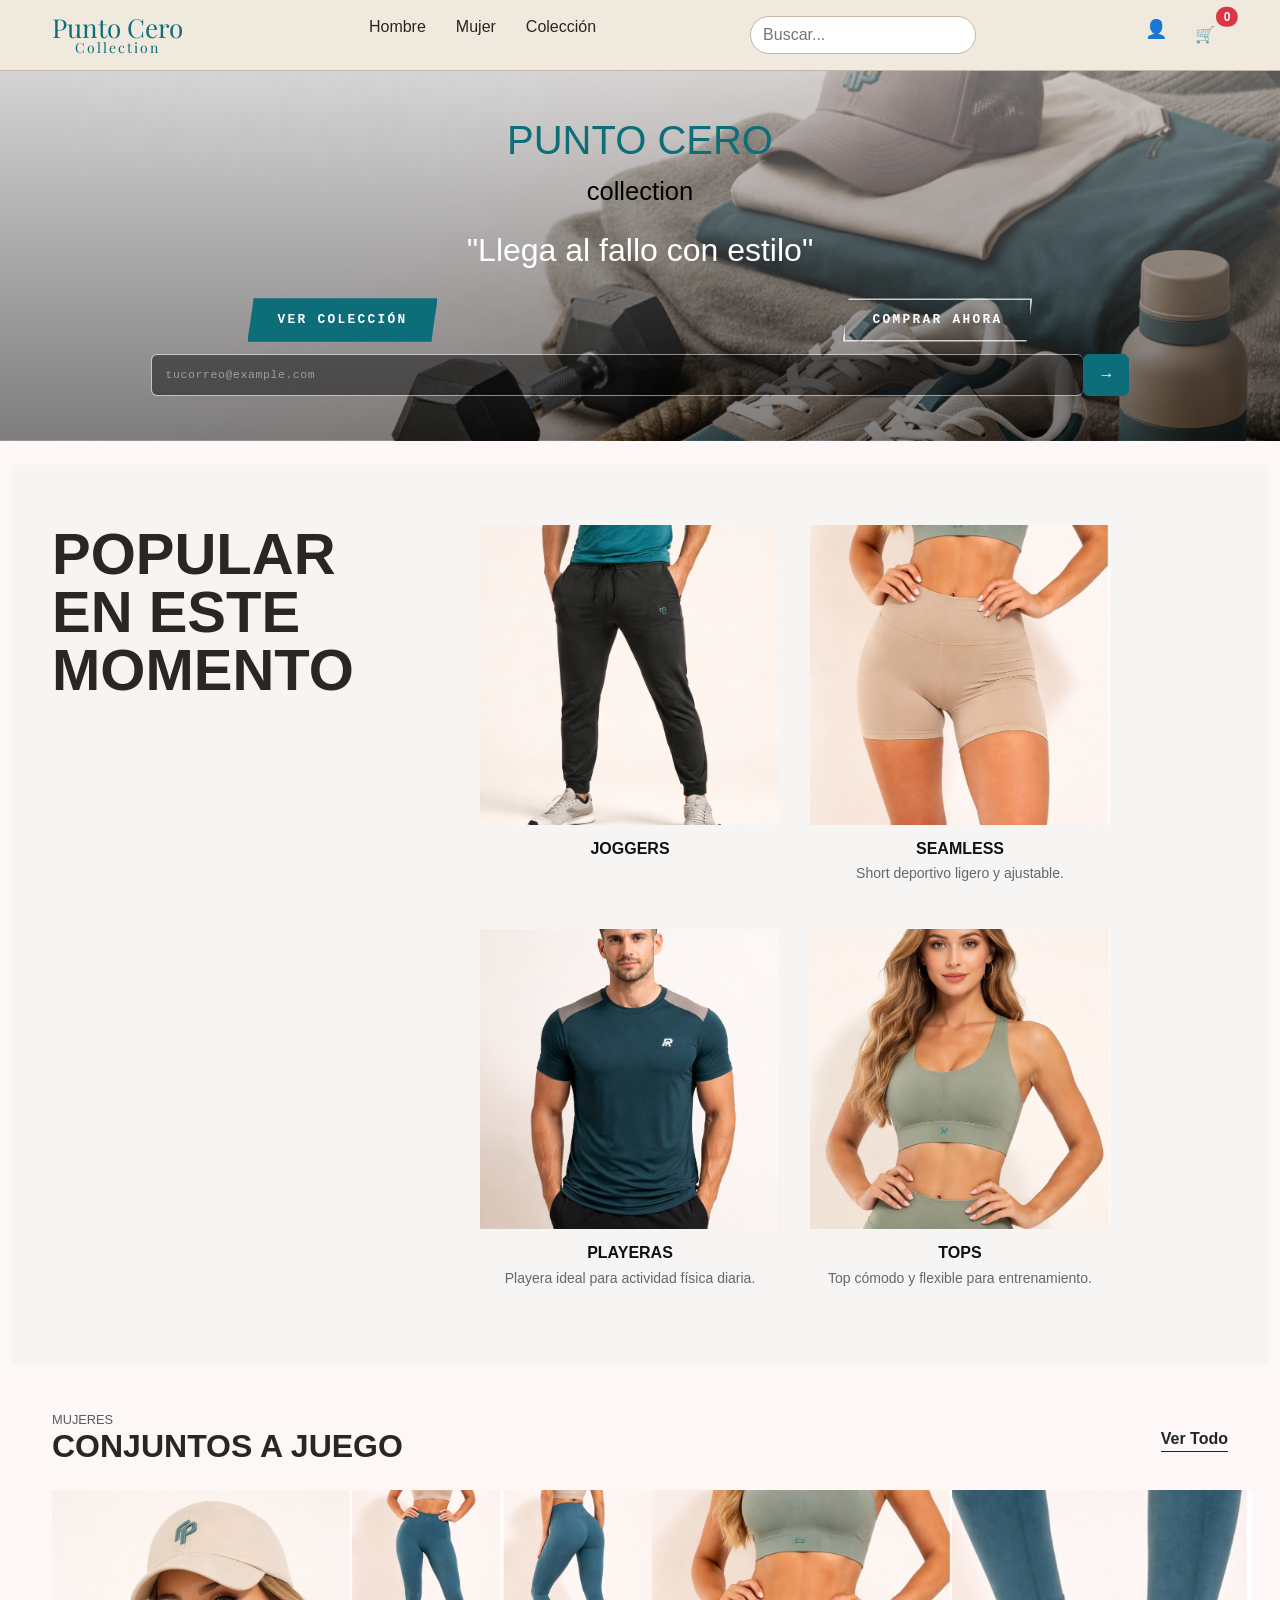
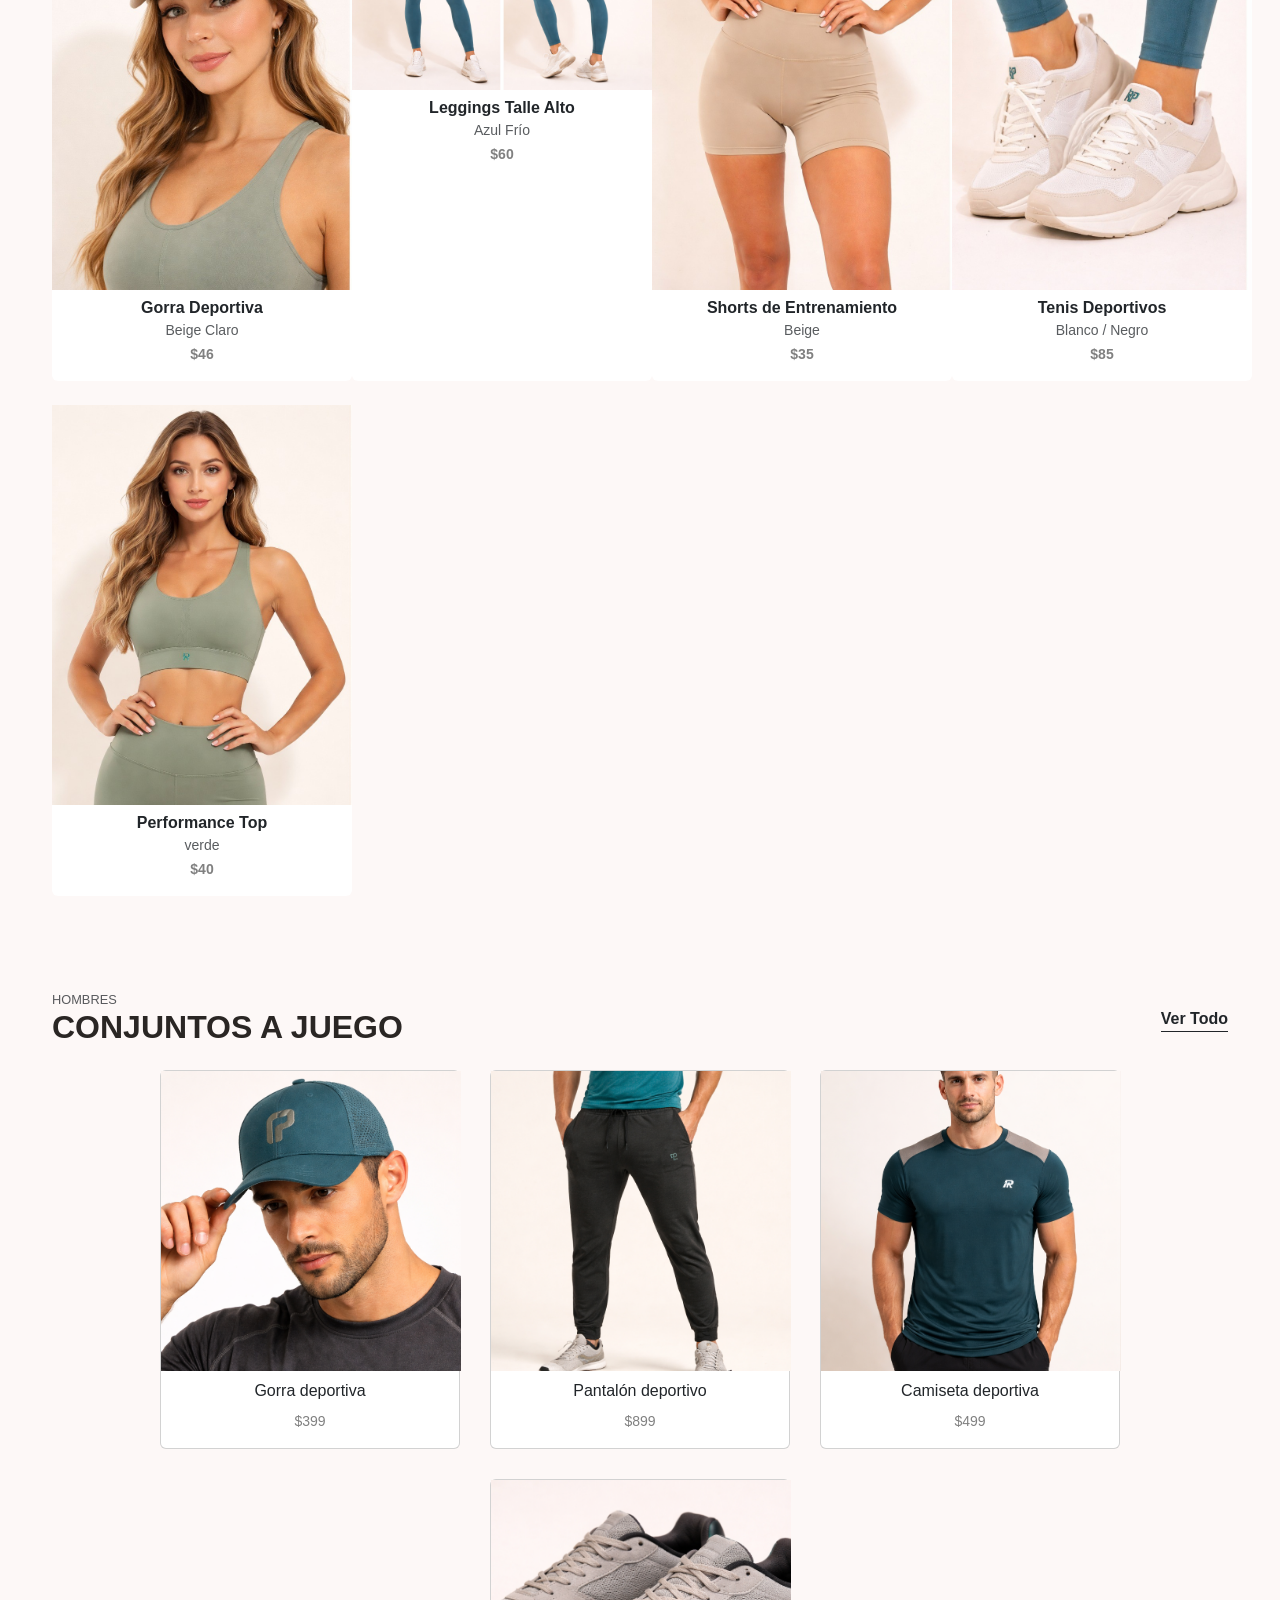
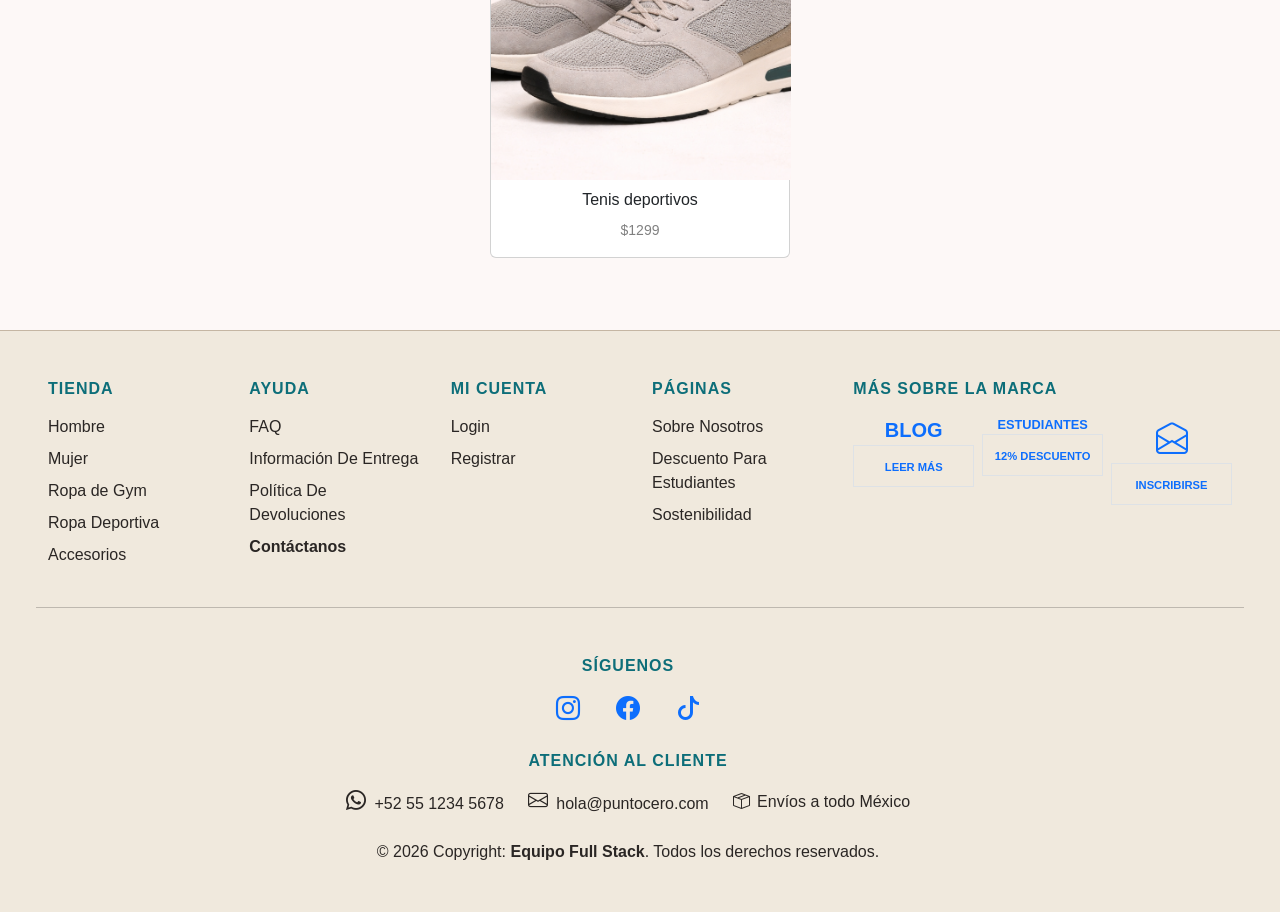
==== Landing-page/index.html @ c3dbcd19 "se hizo el readme y se cambio main.html a index.html" ====
<!DOCTYPE html>
<html lang="es">

<head>
  <link href="https://fonts.googleapis.com/css2?family=Cinzel:wght@400;700&display=swap" rel="stylesheet">
  <link href="https://cdn.jsdelivr.net/npm/bootstrap@5.3.0/dist/css/bootstrap.min.css" rel="stylesheet">
  <link rel="stylesheet" href="https://cdn.jsdelivr.net/npm/bootstrap-icons@1.10.5/font/bootstrap-icons.css">
  <meta charset="UTF-8">
  <meta name="viewport" content="width=device-width, initial-scale=1.0">
  <title>Punto Cero Collection</title>

  <!-- Google Fonts -->
   
  <link href="https://fonts.googleapis.com/css2?family=Playfair+Display:wght@500;700&display=swap" rel="stylesheet">

  <!-- CSS -->
  <link rel="stylesheet" href="styles.css">
  <style>
    .popover-ancho {
      --bs-popover-max-width: 60%;
    }

    .popover {
      max-width: none !important;
      width: 60% !important;
    }

    .product-card {
      border: none;
    }

    .carousel-item img {
      object-fit: cover;
      aspect-ratio: 3 / 4;
      background-color: #f8f9fa;
    }

    /* Las flechas solo aparecen al pasar el mouse sobre la tarjeta */
    .carousel-control-prev,
    .carousel-control-next {
      opacity: 0;
      transition: opacity 0.3s;
    }

    .card:hover .carousel-control-prev,
    .card:hover .carousel-control-next {
      opacity: 0.8;
    }
  </style>
</head>

<body class="d-flex flex-column min-vh-100">


  <header>

    <nav class="navbar">
      <div class="container">

        <!-- LOGO -->
        <div class="logo">
          <span class="logo-main">Punto Cero</span>
          <span class="logo-sub">Collection</span>
        </div>

        <!-- MENÚ -->
        <ul class="menu">
          <li><a href="#">Hombre</a></li>
          <li><a href="#">Mujer</a></li>
          <li><a href="#">Colección</a></li>
        </ul>

        <!-- BUSCADOR -->
        <input type="text" placeholder="Buscar..." class="search">

        <!-- ICONOS -->
        <div class="icons">
          <span class="user-icon">👤</span>


          <button type="button" id="carro" data-bs-placement="bottom" class="btn  position-relative"
            style="background-color: #F0E9DD;" data-bs-toggle="popover" data-bs-title="Popover title"
            data-bs-content="And here’s some amazing content. It’s very engaging. Right?">

            <span class="carrito-btn">🛒</span>


            <span id="cart-cuantity"
              class="position-absolute top-0 start-100 translate-middle badge rounded-pill bg-danger">

            </span>

          </button>

        </div>

      </div>
    </nav>

  </header>

<div class="hero-image">

  <div>
    <div class="hero-head col-5s">
      <h1>PUNTO CERO</h1>
    </div>
    <div class="hero-text">
      <p>collection </p>
    </div>
    <div class="slogan">
      <p>"Llega al fallo con estilo"</p>
    </div>
  </div>


<div class="hero-cta">

  <div class="container-fluid">
    <div class="row">
      <div class="col-12 col-sm-6 p-2 text-center">
<a href="#coleccion" class="btn-atletico btn-principal">Ver colección</a>
      </div>
      <div class="col-12 col-sm-6 p-2 text-center">
  <a href="#tienda" class="btn-atletico btn-secundario">Comprar ahora</a>

      </div>
    </div>
    <div class="row">
<div class="col-12">
  <form class="registro-form d-flex justify-content-center">
    <input type="email" id="emailInput" placeholder="tucorreo@example.com" class="form-control">
    <button type="submit" class="btn btn-primary">→</button>
  </form>
</div>
    </div>
  </div>
  

</div>




</div>






  <main class="container-fluid flex-grow-1 my-4" style="flex-direction: column; display: flex;">

<!-- TRENDING -->
<section class="trending">
  <div class="trending-layout">

    <div class="trending-texto">
      <h2 class="titulo">POPULAR EN ESTE MOMENTO</h2>
    </div>

    <div class="contenedor-productos">

      <div class="producto-card">
        <div class="producto-img">
          <img src="Pictures/Hombres/Pantalon_1.png" style="object-fit: cover;"  class="img1" alt="Joggers vista delantera">
          <img src="Pictures/Hombres/Pantalon_2.png" style="object-fit: cover;"  class="img2" alt="Joggers vista trasera">

          <div class="overlay">
            <p>Tallas</p>
            <div class="tallas">
              <button>S</button>
              <button>M</button>
              <button>L</button>
              <button>XL</button>
            </div>
          </div>
        </div>

        <h4></h4> <!--Jogger-->
        <p></p>
      </div>

      <div class="producto-card">
        <div class="producto-img">
          <img src="Pictures/Mujeres/Short_1.jpeg" style="object-fit: cover;"  class="img1" alt="Seamless vista delantera">
          <img src="Pictures/Mujeres/Short_2.jpeg" style="object-fit: cover;"  class="img2" alt="Seamless vista trasera">

          <div class="overlay">
            <p>Tallas</p>
            <div class="tallas">
              <button>XS</button>
              <button>S</button>
              <button>M</button>
              <button>L</button>
            </div>
          </div>
        </div>

        <h4></h4> <!--SEAMLESS-->
        <p>Short deportivo ligero y ajustable.</p>
      </div>

      <div class="producto-card">
        <div class="producto-img">
          <img src="Pictures/Hombres/Playera_1.png" style="object-fit: cover;"  class="img1" alt="Playera vista delantera">
          <img src="Pictures/Hombres/Playera_2.png"  style="object-fit: cover;"  class="img2" alt="Playera vista trasera">

          <div class="overlay">
            <p>Tallas</p>
            <div class="tallas">
              <button>S</button>
              <button>M</button>
              <button>L</button>
              <button>XL</button>
            </div>
          </div>
        </div>

        <h4></h4> <!--PLAYERAS-->
        <p>Playera ideal para actividad física diaria.</p>
      </div>

      <div class="producto-card">
        <div class="producto-img">
          <img src="Pictures/Mujeres/Top_1.jpeg" style="object-fit: cover;"  class="img1" alt="Top vista delantera">
          <img src="Pictures/Mujeres/Top_2.jpeg" style="object-fit: cover;"  class="img2" alt="Top vista trasera">

          <div class="overlay">
            <p>Tallas</p>
            <div class="tallas">
              <button>XS</button>
              <button>S</button>
              <button>M</button>
              <button>L</button>
            </div>
          </div>
        </div>

        <h4></h4> <!--TOPS-->
        <p>Top cómodo y flexible para entrenamiento.</p>
      </div>

    </div>
  </div>
</section>


<!--MUJERES-->
    <div class="container my-5"  style="flex-direction: column; display: flex; justify-content: start;">
      <div class="d-flex justify-content-between align-items-center mb-4 " style="width: 100%;">
        <div>
          <h6 class="text-uppercase mb-0 text-muted" style="font-size: 0.8rem;">Mujeres</h6>
          <h2 class="fw-bold m-0">CONJUNTOS A JUEGO</h2>
        </div>
        <a href="#" class="text-dark fw-bold text-decoration-none border-bottom border-dark">Ver Todo</a>
      </div>

      <div class="row row-cols-2 row-cols-md-4 g-4">

        <div class="col">
          <div class="card h-100 product-card position-relative">
            <div id="cr1" class="carousel slide" data-bs-interval="false">
              <div class="carousel-inner">
                <div class="carousel-item active"><img src="./Pictures/Mujeres/Gorra_1.jpeg" class="d-block w-100">
                </div>
                <div class="carousel-item"><img src="./Pictures/Mujeres/Gorra_2.jpeg" class="d-block w-100"></div>
                <div class="carousel-item"><img src="./Pictures/Mujeres/Gorra.jpeg" class="d-block w-100"></div>
              </div>
              <button class="carousel-control-prev" type="button" data-bs-target="#cr1" data-bs-slide="prev"><span
                  class="carousel-control-prev-icon"></span></button>
              <button class="carousel-control-next" type="button" data-bs-target="#cr1" data-bs-slide="next"><span
                  class="carousel-control-next-icon"></span></button>
            </div>
            <div class="card-body px-0 pt-2">
              <h6 class="fw-bold mb-0">Gorra Deportiva</h6>
              <p class="small text-muted mb-0">Beige Claro</p>
              <p class="fw-bold mb-0">$46</p>
            </div>
          </div>
        </div>

        <div class="col">
          <div class="card h-100 product-card">
            <img src="./Pictures/Mujeres/Pantalon.jpeg" class="card-img-top">
            <div class="card-body px-0 pt-2">
              <h6 class="fw-bold mb-0">Leggings Talle Alto</h6>
              <p class="small text-muted mb-0">Azul Frío</p>
              <p class="fw-bold mb-0">$60</p>
            </div>
          </div>
        </div>

        <div class="col">
          <div class="card h-100 product-card position-relative">
            <div id="cr3" class="carousel slide" data-bs-interval="false">
              <div class="carousel-inner">
                <div class="carousel-item active"><img src="./Pictures/Mujeres/Short_1.jpeg" class="d-block w-100">
                </div>
                <div class="carousel-item"><img src="./Pictures/Mujeres/Short_2.jpeg" class="d-block w-100"></div>
                <div class="carousel-item"><img src="./Pictures/Mujeres/Short.jpeg" class="d-block w-100"></div>
              </div>
              <button class="carousel-control-prev" type="button" data-bs-target="#cr3" data-bs-slide="prev"><span
                  class="carousel-control-prev-icon"></span></button>
              <button class="carousel-control-next" type="button" data-bs-target="#cr3" data-bs-slide="next"><span
                  class="carousel-control-next-icon"></span></button>
            </div>
            <div class="card-body px-0 pt-2">
              <h6 class="fw-bold mb-0">Shorts de Entrenamiento</h6>
              <p class="small text-muted mb-0">Beige
              <p class="fw-bold mb-0">$35</p>
            </div>
          </div>
        </div>

        <div class="col">
          <div class="card h-100 product-card position-relative">
            <div id="cr4" class="carousel slide" data-bs-interval="false">
              <div class="carousel-inner">
                <div class="carousel-item active"><img src="./Pictures/Mujeres/Tennis_1.jpeg" class="d-block w-100">
                </div>
                <div class="carousel-item"><img src="./Pictures/Mujeres/Tennis_2.jpeg" class="d-block w-100"></div>
                <div class="carousel-item"><img src="./Pictures/Mujeres/Tennis.jpeg" class="d-block w-100"></div>
              </div>
              <button class="carousel-control-prev" type="button" data-bs-target="#cr4" data-bs-slide="prev"><span
                  class="carousel-control-prev-icon"></span></button>
              <button class="carousel-control-next" type="button" data-bs-target="#cr4" data-bs-slide="next"><span
                  class="carousel-control-next-icon"></span></button>
            </div>
            <div class="card-body px-0 pt-2">
              <h6 class="fw-bold mb-0">Tenis Deportivos</h6>
              <p class="small text-muted mb-0">Blanco / Negro</p>
              <p class="fw-bold mb-0">$85</p>
            </div>
          </div>
        </div>

        <div class="col">
          <div class="card h-100 product-card position-relative">
            <div id="cr5" class="carousel slide" data-bs-interval="false">
              <div class="carousel-inner">
                <div class="carousel-item active"><img src="./Pictures/Mujeres/Top_1.jpeg" class="d-block w-100"></div>
                <div class="carousel-item"><img src="./Pictures/Mujeres/Top_2.jpeg" class="d-block w-100"></div>
                <div class="carousel-item"><img src="./Pictures/Mujeres/Top.jpeg" class="d-block w-100"></div>
              </div>
              <button class="carousel-control-prev" type="button" data-bs-target="#cr5" data-bs-slide="prev"><span
                  class="carousel-control-prev-icon"></span></button>
              <button class="carousel-control-next" type="button" data-bs-target="#cr5" data-bs-slide="next"><span
                  class="carousel-control-next-icon"></span></button>
            </div>
            <div class="card-body px-0 pt-2">
              <h6 class="fw-bold mb-0">Performance Top</h6>
              <p class="small text-muted mb-0">verde</p>
              <p class="fw-bold mb-0">$40</p>
            </div>
          </div>
        </div>

      </div>
    </div>



    <section class="container my-5" style="flex-direction: column; display: flex; justify-content: start;">
      <div class="d-flex justify-content-between align-items-center mb-4 " style="width: 100%;">
        <div>
          <h6 class="text-uppercase mb-0 text-muted" style="font-size: 0.8rem;">Hombres</h6>
          <h2 class="fw-bold m-0">CONJUNTOS A JUEGO</h2>
        </div>
        <a href="#" class="text-dark fw-bold text-decoration-none border-bottom border-dark">Ver Todo</a>
      </div>

<!--HOMBRES-->
<div class="contenedor-productos">



        <div class="card">

          <div class="producto-img">

            <img src="Pictures/Hombres/Gorra_1.png" style="object-fit: cover;" class="img1" alt="Gorra">
            <img src="Pictures/Hombres/Gorra_2.png" style="object-fit: cover;" class="img2" alt="Gorra vista 2">

            <div class="overlay">

              <p>Color</p>

              <div class="colores">
                <button>Negro</button>
                <button>Cian</button>
              </div>

            </div>

          </div>

          <h3>Gorra deportiva</h3>
          <p>$399</p>

        </div>



        <div class="card">

          <div class="producto-img">

            <img src="Pictures/Hombres/Pantalon_1.png" style="object-fit: cover;" class="img1" alt="Pantalon">
            <img src="Pictures/Hombres/Pantalon_2.png" style="object-fit: cover;" class="img2" alt="Pantalon vista 2">

            <div class="overlay">

              <p>Tallas</p>

              <div class="tallas">
                <button>S</button>
                <button>M</button>
                <button>L</button>
                <button>XL</button>
              </div>

            </div>

          </div>

          <h3>Pantalón deportivo</h3>
          <p>$899</p>

        </div>




        <div class="card">

          <div class="producto-img">

            <img src="Pictures/Hombres/Playera_1.png" style="object-fit: cover;" class="img1" alt="Playera">
            <img src="Pictures/Hombres/Playera_2.png" style="object-fit: cover;" class="img2" alt="Playera vista 2">

            <div class="overlay">

              <p>Tallas</p>

              <div class="tallas">
                <button>S</button>
                <button>M</button>
                <button>L</button>
                <button>XL</button>
              </div>

            </div>

          </div>

          <h3>Camiseta deportiva</h3>
          <p>$499</p>

        </div>



        <div class="card">

          <div class="producto-img">

            <img src="Pictures/Hombres/Tennis_2.png" style="object-fit: cover;" class="img1" alt="Tenis">

            <div class="overlay">

              <p>Tallas</p>

              <div class="tallas">
                <button>7</button>
                <button>8</button>
                <button>9</button>
                <button>10</button>
                <button>11</button>
                <button>12</button>
              </div>

            </div>

          </div>

          <h3>Tenis deportivos</h3>
          <p>$1299</p>

        </div>


      </div>

    </section>


  </main>

  <footer class="custom-footer pt-5 pb-4 mt-auto">
    <div class="container-fluid px-5">

      <div class="row text-start mb-4">

        <div class="col-md-2 mb-4">
          <h6 class="footer-title mb-3">Tienda</h6>
          <ul class="list-unstyled">
            <li class="mb-2"><a href="#" class="footer-link">Hombre</a></li>
            <li class="mb-2"><a href="#" class="footer-link">Mujer</a></li>
            <li class="mb-2"><a href="#" class="footer-link">Ropa de Gym</a></li>
            <li class="mb-2"><a href="#" class="footer-link">Ropa Deportiva</a></li>
            <li class="mb-2"><a href="#" class="footer-link">Accesorios</a></li>
          </ul>
        </div>

        <div class="col-md-2 mb-4">
          <h6 class="footer-title mb-3">Ayuda</h6>
          <ul class="list-unstyled">
            <li class="mb-2"><a href="#" class="footer-link">FAQ</a></li>
            <li class="mb-2"><a href="#" class="footer-link">Información De Entrega</a></li>
            <li class="mb-2"><a href="#" class="footer-link">Política De Devoluciones</a></li>
            <li class="mb-2"><a href="#" class="footer-link fw-bold">Contáctanos</a></li>
          </ul>
        </div>

        <div class="col-md-2 mb-4">
          <h6 class="footer-title mb-3">Mi Cuenta</h6>
          <ul class="list-unstyled">
            <li class="mb-2"><a href="#" class="footer-link">Login</a></li>
            <li class="mb-2"><a href="#" class="footer-link">Registrar</a></li>
          </ul>
        </div>

        <div class="col-md-2 mb-4">
          <h6 class="footer-title mb-3">Páginas</h6>
          <ul class="list-unstyled">
            <li class="mb-2"><a href="#" class="footer-link">Sobre Nosotros</a></li>
            <li class="mb-2"><a href="#" class="footer-link">Descuento Para Estudiantes</a></li>
            <li class="mb-2"><a href="#" class="footer-link">Sostenibilidad</a></li>
          </ul>
        </div>

        <div class="col-md-4 mb-4">
          <h6 class="footer-title mb-3">Más sobre la marca</h6>
          <div class="row g-2">
            <div class="col-4">
              <a href="#" class="text-decoration-none">
                <div class="brand-box-dark d-flex align-items-center justify-content-center">
                  <span class="fw-bold fs-5 text-uppercase">Blog</span>
                </div>
                <div class="brand-box-light text-center py-2 border">
                  <small class="fw-bold" style="font-size: 0.7rem;">LEER MÁS</small>
                </div>
              </a>
            </div>
            <div class="col-4">
              <a href="#" class="text-decoration-none">
                <div class="brand-box-dark d-flex align-items-center justify-content-center flex-column">
                  <span class="fw-bold text-uppercase" style="font-size: 0.8rem;">Estudiantes</span>
                </div>
                <div class="brand-box-light text-center py-2 border">
                  <small class="fw-bold" style="font-size: 0.7rem;">12% DESCUENTO</small>
                </div>
              </a>
            </div>
            <div class="col-4">
              <a href="#" class="text-decoration-none">
                <div class="brand-box-dark d-flex align-items-center justify-content-center">
                  <i class="bi bi-envelope-open fs-2"></i>
                </div>
                <div class="brand-box-light text-center py-2 border px-1 text-truncate">
                  <small class="fw-bold" style="font-size: 0.7rem;">INSCRIBIRSE</small>
                </div>
              </a>
            </div>
          </div>


        </div>

        <hr class="mb-4">

        <div class="row text-center mt-4">

          <div class="col-12 mb-4">
            <h6 class="footer-title mb-3">Síguenos</h6>
            <a href="#" class="mx-3 fs-4 social-icon"><i class="bi bi-instagram"></i></a>
            <a href="#" class="mx-3 fs-4 social-icon"><i class="bi bi-facebook"></i></a>
            <a href="#" class="mx-3 fs-4 social-icon"><i class="bi bi-tiktok"></i></a>
          </div>

          <div class="col-12 mb-4">
            <h6 class="footer-title mb-3">Atención al Cliente</h6>
            <div class="d-flex justify-content-center flex-wrap gap-4">
              <span>
                <i class="bi bi-whatsapp me-1 contact-icon fs-5"></i>
                <a href="https://wa.me/525512345678" target="_blank" class="footer-link align-middle">+52 55 1234
                  5678</a>
              </span>
              <span>
                <i class="bi bi-envelope me-1 contact-icon fs-5"></i>
                <a href="mailto:hola@puntocero.com" class="footer-link align-middle">hola@puntocero.com</a>
              </span>
              <span class="copyright-text align-middle mt-1">
                <i class="bi bi-box-seam me-1"></i> Envíos a todo México
              </span>
            </div>
          </div>

          <div class="col-12">
            <p class="copyright-text mb-0">
              © 2026 Copyright: <strong>Equipo Full Stack</strong>. Todos los derechos reservados.
            </p>
          </div>

        </div>

      </div>
  </footer>

  <script src="https://cdn.jsdelivr.net/npm/bootstrap@5.3.8/dist/js/bootstrap.bundle.min.js"
    integrity="sha384-FKyoEForCGlyvwx9Hj09JcYn3nv7wiPVlz7YYwJrWVcXK/BmnVDxM+D2scQbITxI"
    crossorigin="anonymous"></script>
  <script src="./script.js"> </script>

</body>


<script src="https://cdn.jsdelivr.net/npm/bootstrap@5.3.0/dist/js/bootstrap.bundle.min.js"></script>
<script src="script.js"></script>

</body>

</html>
---- Landing-page/styles.css ----
/* ===== SECCIÓN TRENDING ===== */
.trending {
  width: 100%;
  padding: 60px 40px;
  background: #f7f4f4;
}
/*Contenedor TRENDING*/
* {
    margin: 0;
    padding: 0;
    box-sizing: border-box;
}

/* layout general: título izquierda / productos derecha */
.trending-layout {
  display: flex;
  align-items: flex-start;
  justify-content: space-between;
  gap: 50px;
}
body {
    font-family: Arial, Helvetica, sans-serif;
    background-color: #f5f5f3;
    color: #2a2624;
}

/* bloque del título */
.trending-texto {
  width: 260px;
  flex-shrink: 0;
}

.titulo {
  font-size: 58px;
  font-weight: 800;
  line-height: 1;
  color: #2b2525;
  margin: 0;
  text-align: left;
}

/* fila de productos */
.contenedor-productos {
  display:flex;
justify-content:center;
gap:30px;
flex-wrap:wrap;
}

/* card */
.producto-card {
  width:300px;
  text-align:center;
  cursor:pointer;
}

/* imagen */
.producto-img {
  position:relative;
  width:300px;
  height:300px;
  overflow:hidden;
}

.producto-img img {
  width:100%;
  height:100%;
  object-fit:contain;
  transition:transform 0.3s ease;
}

.img1 {
  position: relative;
  z-index: 1;
  opacity: 1;
}

.img2 {
  position: absolute;
  top: 0;
  left: 0;
  opacity: 0;
}

.producto-img:hover .img1 {
  opacity: 0;
}

.producto-img:hover .img2 {
  opacity: 1;
}

/* ZOOM */
.producto-img:hover img {
  transform: scale(1.05);
}

/* overlay */
.overlay {
  position: absolute;
  left: 0;
  bottom: 0;
  width: 100%;
  padding: 24px 10px 12px;
  background: linear-gradient(to top, rgba(0,0,0,0.82), rgba(0,0,0,0.38), transparent);
  color: #fff;
  opacity: 0;
  transform: translateY(16px);
  transition: opacity 0.3s ease, transform 0.3s ease;
  z-index: 3;
}

.producto-img:hover .overlay {
  opacity: 1;
  transform: translateY(0);
}

.overlay p {
  margin: 0 0 8px;
  font-size: 14px;
  font-weight: 600;
}

/* tallas */
.tallas {
  display: flex;
  justify-content: center;
  gap: 8px;
  flex-wrap: wrap;
}

.tallas button {
  border: none;
  background: #fff;
  color: #111;
  padding: 6px 10px;
  border-radius: 999px;
  font-size: 12px;
  font-weight: 600;
  cursor: pointer;
  transition: 0.25s ease;
}
.item h4 {
    font-size: 1rem;
    font-weight: 900;
    margin-top: 14px;
    margin-bottom: 10px;
    text-transform: uppercase;
}

.tallas button:hover {
  background: #00e5ff;
}

/* texto card */
.producto-card h4 {
  margin: 14px 12px 6px;
  font-size: 16px;
  font-weight: 800;
  color: #111;
}

.producto-card > p {
  margin: 0 14px 16px;
  font-size: 14px;
  line-height: 1.4;
  color: #666;
}

/* responsive */
@media (max-width: 1200px) {
  .trending-layout {
    flex-direction: column;
  }

  .trending-texto {
    width: 100%;
  }

  .titulo {
    text-align: center;
    font-size: 42px;
  }

  .contenedor-productos {
    flex-wrap: wrap;
    justify-content: center;
  }
}
.item p {
    font-size: 0.95rem;
    color: #8a7e73;
    line-height: 1.45;
    max-width: 95%;
}

/* Tamaño de imagenes TRENDING */
.item img {
    width: 100%;
    height: 280px;
    object-fit: cover;
    object-position: top;
}
/* 
.hero-text { 
  position: absolute;
  top: 50%;
  left: 50%;
  transform: translate(-50%, -50%);
  
  color: black;
  text-align: center;
  z-index: 1;
}
*/

body, html {
    height: 100%;
}


/* RESET */
body {
    margin: 0;
    font-family: Arial, sans-serif;
    background-color: #fdf8f7;
}

/* NAVBAR */
.navbar {
    background-color: #f0e9dd;
    border-bottom: 1px solid #c5b6a3;
    padding: 15px 40px;
    box-shadow: 0 2px 8px rgba(0, 0, 0, 0.05);
}

/* CONTENEDOR */
.container {
    display: flex;
    align-items: center;
    justify-content: space-between;
    max-width: 1200px;
    margin: 0 auto;
}

/* LOGO */
.logo {
    display: flex;
    flex-direction: column;
    align-items: center;
    line-height: 1;
}

.logo-main {
    font-family: "Playfair Display", serif;
    font-size: 26px;
    color: #0d6e79;
}

.logo-sub {
    font-family: "Playfair Display", serif;
    font-size: 14px;
    color: #0d6e79;
    letter-spacing: 2px;
}

/* MENU */
.menu {
    list-style: none;
    display: flex;
    gap: 30px;
}

.menu a {
    text-decoration: none;
    color: #2a2624;
    font-weight: 500;
    position: relative;
    transition: 0.3s;
}

/* Hover */
.menu a::after {
    content: "";
    position: absolute;
    width: 0%;
    height: 2px;
    bottom: -5px;
    left: 0;
    background-color: #0d6e79;
    transition: 0.3s;
}

.menu a:hover::after {
    width: 100%;
}

/* BUSCADOR */
.search {
    padding: 6px 12px;
    border-radius: 20px;
    border: 1px solid #c5b6a3;
    outline: none;
    background-color: white;
    margin-right: 15px;
}

/* ICONOS */
.icons {
    display: flex;
    gap: 15px;
    font-size: 18px;
    cursor: pointer;
    color: #2a2624;
}

.icons span {
    transition: 0.3s;
}

.icons span:hover {
    color: #0d6e79;
}

body {
    background-color: #fdf8f7 !important; /* Fondo */
}

.custom-footer {
    background-color: #f0e9dd !important;
    border-top: 1px solid #c5b6a3 !important;
}

/* Títulos columnas */
.custom-footer .footer-title {
    color: #0d6e79 !important;
    text-transform: uppercase;
    font-weight: bold;
    letter-spacing: 1px;
}

/* Enlaces normales */
.custom-footer a.footer-link {
    color: #2a2624 !important;
    text-decoration: none !important;
    transition:
        color 0.3s ease,
        padding-left 0.3s ease;
}

/* Enlaces hover*/
.custom-footer a.footer-link:hover {
    color: #0d6e79 !important;
    padding-left: 5px;
}

* {
    margin: 0;
    padding: 0;
    box-sizing: border-box;
    font-family: Arial, Helvetica, sans-serif;
}

.hombres {
    padding: 50px;
    text-align: center;
}

.hombres h2 {
    margin-bottom: 40px;
    font-size: 28px;
}

/* CONTENEDOR */

.contenedor-productos {
    display: flex;
    justify-content: center;
    gap: 30px;
    flex-wrap: wrap;
}

.card {
    width: 300px;
    text-align: center;
    cursor: pointer;
}

.producto-img {
    position: relative;
    width: 300px;
    height: 300px;
    overflow: hidden;
}

.producto-img img {
    width: 100%;
    height: 100%;
    object-fit: contain;
    transition: transform 0.3s ease;
}

/* EFECTO ZOOM */

.producto-img:hover img {
    transform: scale(1.05);
}

/* SEGUNDA IMAGEN */

.img2 {
    position: absolute;
    top: 0;
    left: 0;
    opacity: 0;
    transition: opacity 0.4s ease;
}

.producto-img:hover .img2 {
    opacity: 1;
}

/* OVERLAY SOLO ABAJO */

.overlay {
    position: absolute;
    bottom: 0;
    left: 0;
    width: 100%;
    background: rgba(0, 0, 0, 0.7);
    color: white;
    padding: 10px;
    text-align: center;

    opacity: 0;
    transition: 0.3s;
}

.producto-img:hover .overlay {
    opacity: 1;
}

.tallas,
.colores {
    display: flex;
    justify-content: center;
    gap: 8px;
    margin-top: 5px;
}

.tallas button,
.colores button {
    padding: 5px 10px;
    border: none;
    background: white;
    cursor: pointer;
    font-size: 13px;
    border-radius: 4px;
}

.tallas button:hover,
.colores button:hover {
    background: #00ffff;
}

.card h3 {
    margin-top: 10px;
    font-size: 16px;
}

.card p {
    color: gray;
    font-size: 14px;
    margin-top: 3px;
}

/* The hero image */
.hero-image {

  grid-template-columns: 1fr 1fr 1fr; /* 3 columnas */
  grid-template-rows: auto;
  gap: 16px;


  padding: 5vh;
  background-image: linear-gradient(rgba(175, 175, 175, 0.5), rgba(0, 0, 0, 0.5)), url("Pictures/Hero/Hero.png");


  background-position: center;
  background-repeat: no-repeat;
  background-size: cover;
  position: relative;
}

.hero-head {
  font-family: 'Cinzel', serif;
  text-align: center;
  font-weight: bolder;
  color: #0D6E79;
}

/* Place text in the middle of the image */
.hero-text {
  font-size: 2vw;
  font-family: Lucida Handwriting, cursive;
  text-align: center;

  color: black;
}
.slogan {
  font-family: 'Courier New', Courier, monospace;
  font-size: 2.5vw !important;


  text-align: center;
  color:white ;
}

/* ── CTA container ── */
.hero-cta {
  display: flex;
  flex-direction: column;
  align-items: flex-start;
  gap: 10px;
}


/* ── Formulario de registro ── */
.registro-form {
  display: flex;
  align-items: stretch;
  margin-top: 4px;
}
.registro-form input[type="email"] {
  font-family: 'Courier New', monospace;
  font-size: clamp(0.65rem, 0.9vw, 0.8rem);
  letter-spacing: 0.05em;
  padding: 8px 14px;
  background-color: rgba(0, 0, 0, 0.45);
  color: #ffffff;
  border: 1px solid rgba(255, 255, 255, 0.5);
  border-right: none;
  outline: none;
  width: 30%;
  transition: border-color 0.2s;
}
.registro-form input[type="email"]::placeholder {
  color: rgba(255, 255, 255, 0.45);
}
.registro-form input[type="email"]:focus {
  border-color: #0D6E79;
}
.registro-form button {
  font-size: 1rem;
  padding: 8px 14px;
  background-color: #0D6E79;
  color: #ffffff;
  border: 1px solid #0D6E79;
  cursor: pointer;
  transition: background-color 0.2s;
}
.registro-form button:hover {
  background-color: #0a5560;
}

/*Estilos de botones*/

/* ── Botones base ── */
.btn-atletico {
  display: inline-block;
  font-family: 'Courier New', monospace;
  font-size: clamp(0.7rem, 1vw, 0.9rem);
  font-weight: 700;
  letter-spacing: 0.18em;
  text-transform: uppercase;
  text-decoration: none;
  padding: 10px 28px;
  cursor: pointer;
  transition: all 0.2s ease;
}

/* ── Botón primario: sólido con color de marca ── */
.btn-principal {
  background-color: #0D6E79;
  color: #ffffff;
  border: 2px solid #0D6E79;
  clip-path: polygon(6px 0%, 100% 0%, calc(100% - 6px) 100%, 0% 100%);
}
.btn-principal:hover {
  background-color: #0a5560;
  border-color: #0a5560;
  letter-spacing: 0.24em;
}

/* ── Botón secundario: outline translúcido ── */
.btn-secundario {
  background-color: transparent;
  color: #ffffff;
  border: 2px solid rgba(255, 255, 255, 0.75);
  clip-path: polygon(6px 0%, 100% 0%, calc(100% - 6px) 100%, 0% 100%);
}
.btn-secundario:hover {
  background-color: rgba(255, 255, 255, 0.12);
  border-color: #ffffff;
  letter-spacing: 0.24em;
}

/* ── Formulario de registro ── */
.registro-form {
  display: flex;
  align-items: stretch;
  margin-top: 4px;
}
.registro-form input[type="email"] {
  font-family: 'Courier New', monospace;
  font-size: clamp(0.65rem, 0.9vw, 0.8rem);
  letter-spacing: 0.05em;
  padding: 8px 14px;
  background-color: rgba(0, 0, 0, 0.45);
  color: #ffffff;
  border: 1px solid rgba(255, 255, 255, 0.5);
  border-right: none;
  outline: none;
  width: 80%;
  transition: border-color 0.2s;
}
.registro-form input[type="email"]::placeholder {
  color: rgba(255, 255, 255, 0.45);
}
.registro-form input[type="email"]:focus {
  border-color: #0D6E79;
}
.registro-form button {
  font-size: 1rem;
  padding: 8px 14px;
  background-color: #0D6E79;
  color: #ffffff;
  border: 1px solid #0D6E79;
  cursor: pointer;
  transition: background-color 0.2s;
}
.registro-form button:hover {
  background-color: #0a5560;
}
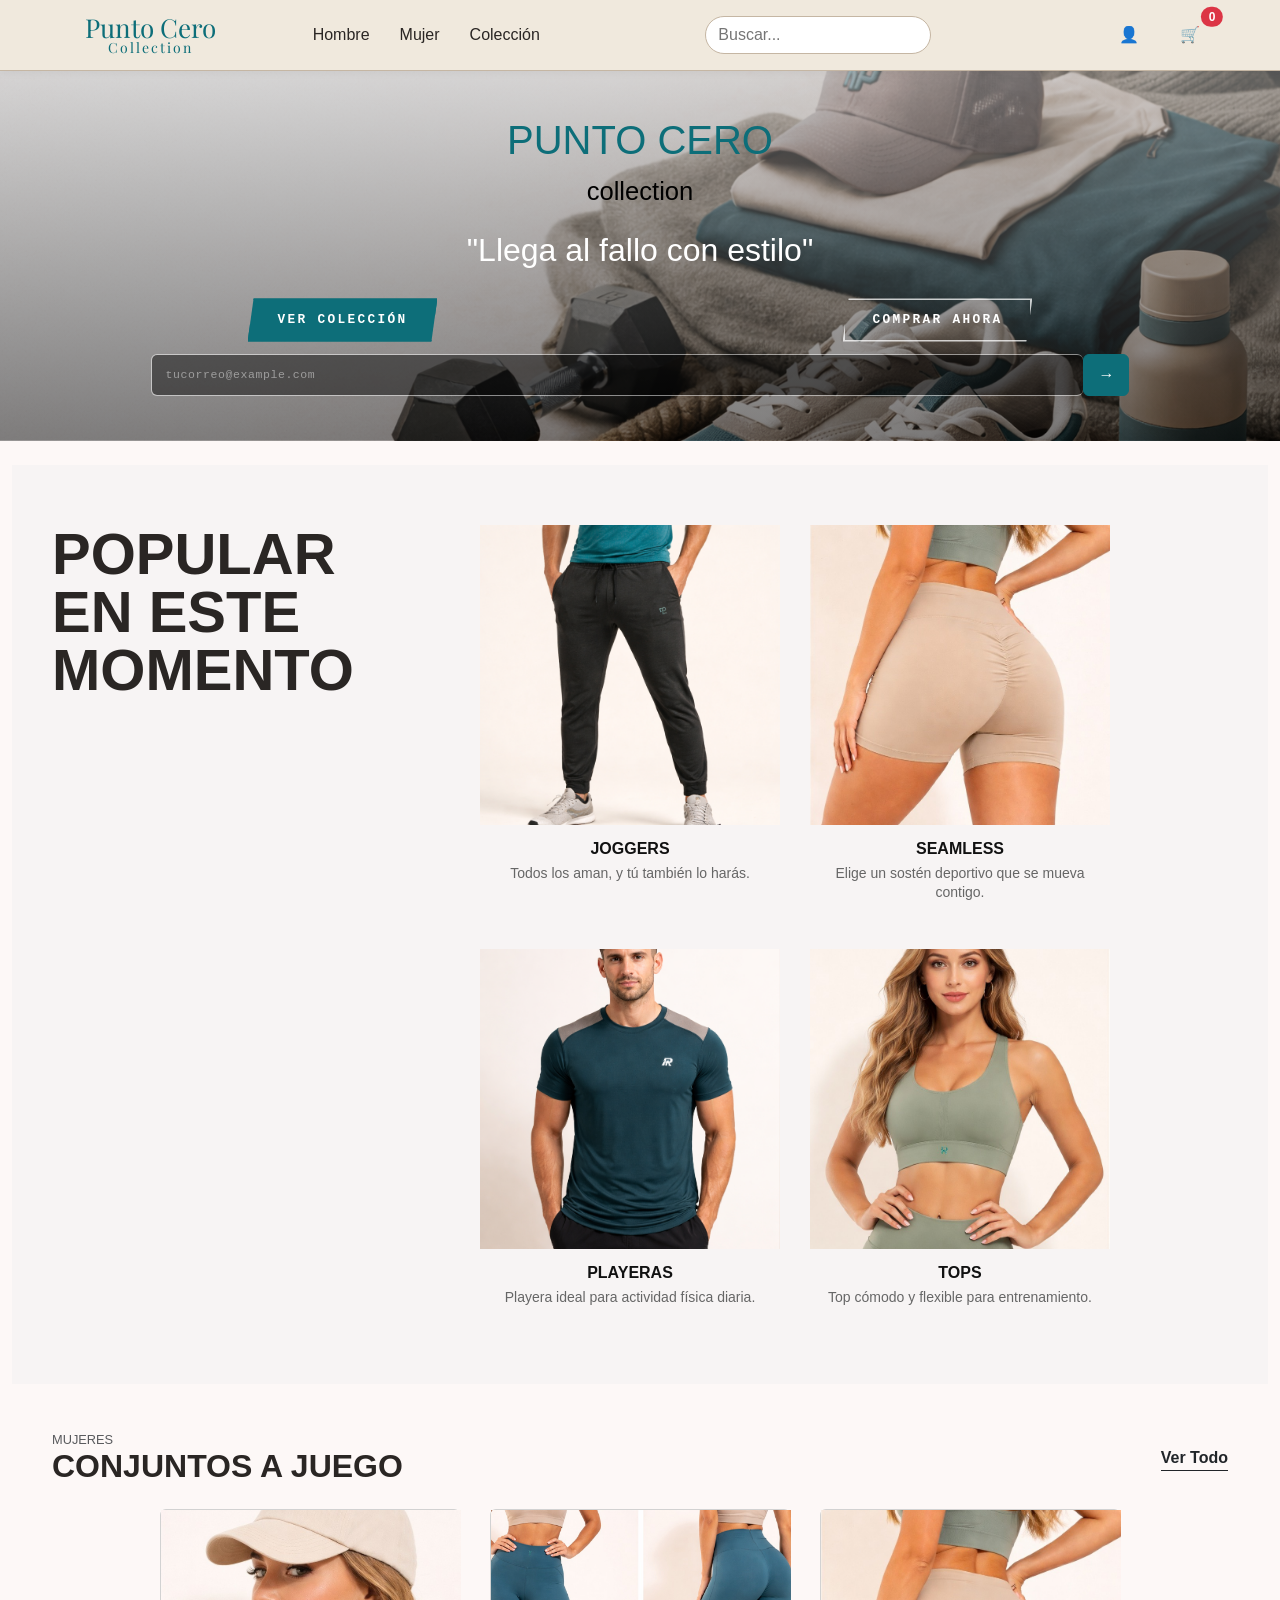
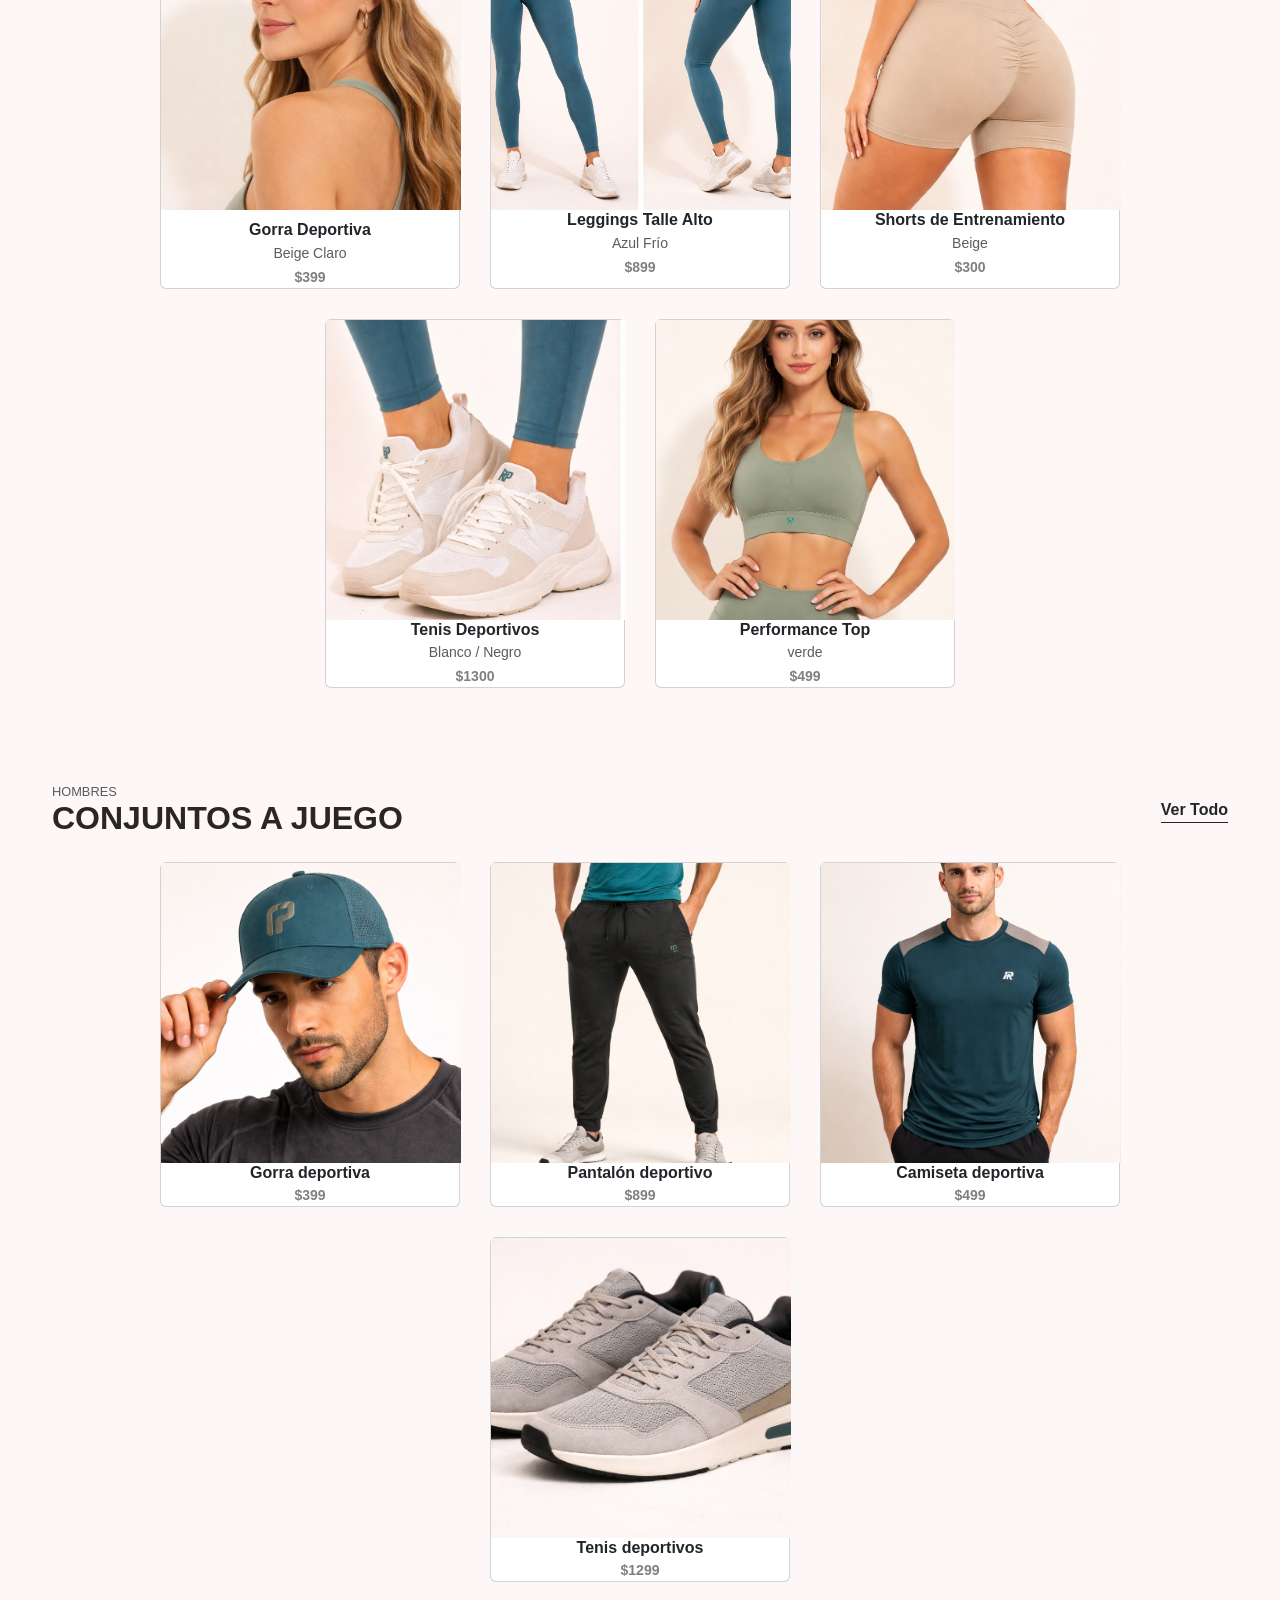
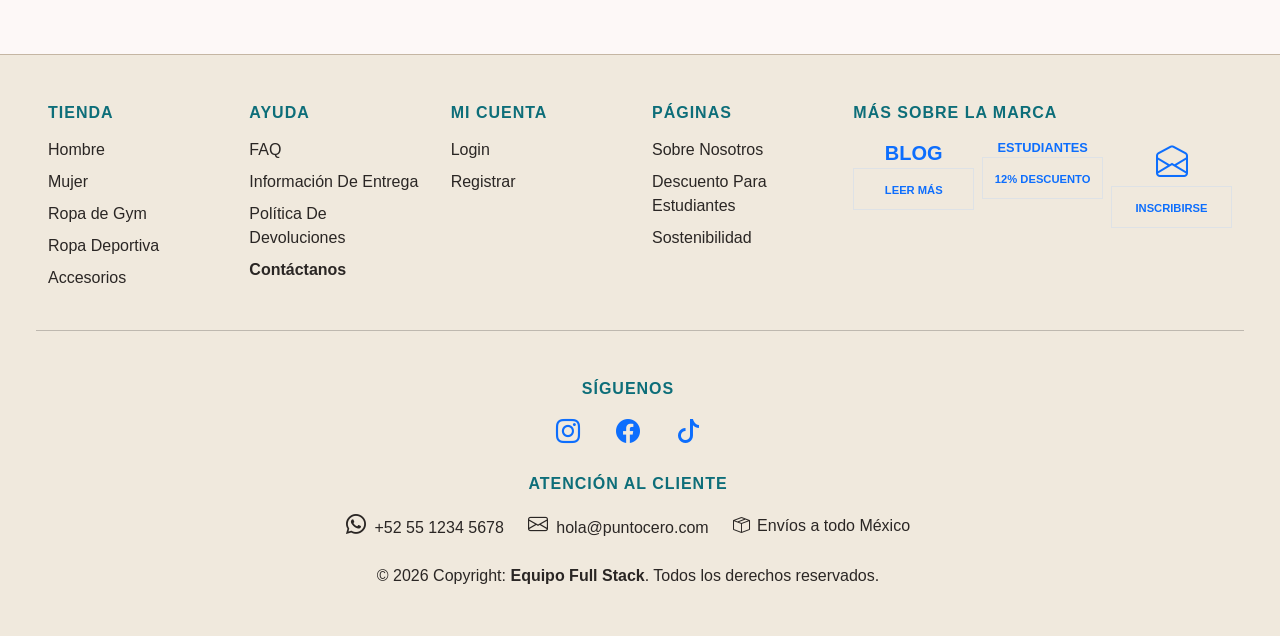
==== commit 58da3bca: "se termino el carrito de compra" ====
--- a/Landing-page/index.html
+++ b/Landing-page/index.html
@@ -10,7 +10,7 @@
   <title>Punto Cero Collection</title>
 
   <!-- Google Fonts -->
-   
+
   <link href="https://fonts.googleapis.com/css2?family=Playfair+Display:wght@500;700&display=swap" rel="stylesheet">
 
   <!-- CSS -->
@@ -49,38 +49,36 @@
   </style>
 </head>
 
-<body class="d-flex flex-column min-vh-100">
-
-
-  <header>
+<body class="min-vh-100">
 
     <nav class="navbar">
       <div class="container">
 
         <!-- LOGO -->
-        <div class="logo">
+        <div class="logo col-2">
           <span class="logo-main">Punto Cero</span>
           <span class="logo-sub">Collection</span>
         </div>
 
         <!-- MENÚ -->
-        <ul class="menu">
+        <ul class="menu col-4">
           <li><a href="#">Hombre</a></li>
           <li><a href="#">Mujer</a></li>
           <li><a href="#">Colección</a></li>
         </ul>
 
         <!-- BUSCADOR -->
-        <input type="text" placeholder="Buscar..." class="search">
+         <div class="col-3">
+            <input type="text" placeholder="Buscar..." class="search">
+         </div>
 
         <!-- ICONOS -->
-        <div class="icons">
-          <span class="user-icon">👤</span>
+        <div class="icons col-2 d-flex flex-row-reverse">
+          <span class="user-icon"></span>
 
 
           <button type="button" id="carro" data-bs-placement="bottom" class="btn  position-relative"
-            style="background-color: #F0E9DD;" data-bs-toggle="popover" data-bs-title="Popover title"
-            data-bs-content="And here’s some amazing content. It’s very engaging. Right?">
+            style="background-color: #F0E9DD;" data-bs-toggle="popover">
 
             <span class="carrito-btn">🛒</span>
 
@@ -92,162 +90,235 @@
 
           </button>
 
+          <button class=" btn  position-relative">
+            👤
+          </button>
         </div>
 
       </div>
     </nav>
 
-  </header>
-
-<div class="hero-image">
-
-  <div>
-    <div class="hero-head col-5s">
-      <h1>PUNTO CERO</h1>
+
+
+  <div class="hero-image">
+
+    <div>
+      <div class="hero-head col-5s">
+        <h1>PUNTO CERO</h1>
+      </div>
+      <div class="hero-text">
+        <p>collection </p>
+      </div>
+      <div class="slogan">
+        <p>"Llega al fallo con estilo"</p>
+      </div>
     </div>
-    <div class="hero-text">
-      <p>collection </p>
+
+
+    <div class="hero-cta">
+
+      <div class="container-fluid">
+        <div class="row">
+          <div class="col-12 col-sm-6 p-2 text-center">
+            <a href="#coleccion" class="btn-atletico btn-principal">Ver colección</a>
+          </div>
+          <div class="col-12 col-sm-6 p-2 text-center">
+            <a href="#tienda" class="btn-atletico btn-secundario">Comprar ahora</a>
+
+          </div>
+        </div>
+        <div class="row">
+          <div class="col-12">
+            <form class="registro-form d-flex justify-content-center">
+              <input type="email" id="emailInput" placeholder="tucorreo@example.com" class="form-control">
+              <button type="submit" class="btn btn-primary">→</button>
+            </form>
+          </div>
+        </div>
+      </div>
+
+
     </div>
-    <div class="slogan">
-      <p>"Llega al fallo con estilo"</p>
-    </div>
+
+
+
+
   </div>
 
 
-<div class="hero-cta">
-
-  <div class="container-fluid">
-    <div class="row">
-      <div class="col-12 col-sm-6 p-2 text-center">
-<a href="#coleccion" class="btn-atletico btn-principal">Ver colección</a>
-      </div>
-      <div class="col-12 col-sm-6 p-2 text-center">
-  <a href="#tienda" class="btn-atletico btn-secundario">Comprar ahora</a>
-
-      </div>
-    </div>
-    <div class="row">
-<div class="col-12">
-  <form class="registro-form d-flex justify-content-center">
-    <input type="email" id="emailInput" placeholder="tucorreo@example.com" class="form-control">
-    <button type="submit" class="btn btn-primary">→</button>
-  </form>
-</div>
-    </div>
-  </div>
-  
-
-</div>
-
-
-
-
-</div>
-
-
 
 
 
 
   <main class="container-fluid flex-grow-1 my-4" style="flex-direction: column; display: flex;">
 
-<!-- TRENDING -->
-<section class="trending">
-  <div class="trending-layout">
-
-    <div class="trending-texto">
-      <h2 class="titulo">POPULAR EN ESTE MOMENTO</h2>
-    </div>
-
-    <div class="contenedor-productos">
-
-      <div class="producto-card">
-        <div class="producto-img">
-          <img src="Pictures/Hombres/Pantalon_1.png" style="object-fit: cover;"  class="img1" alt="Joggers vista delantera">
-          <img src="Pictures/Hombres/Pantalon_2.png" style="object-fit: cover;"  class="img2" alt="Joggers vista trasera">
-
-          <div class="overlay">
-            <p>Tallas</p>
-            <div class="tallas">
-              <button>S</button>
-              <button>M</button>
-              <button>L</button>
-              <button>XL</button>
-            </div>
-          </div>
-        </div>
-
-        <h4></h4> <!--Jogger-->
-        <p></p>
-      </div>
-
-      <div class="producto-card">
-        <div class="producto-img">
-          <img src="Pictures/Mujeres/Short_1.jpeg" style="object-fit: cover;"  class="img1" alt="Seamless vista delantera">
-          <img src="Pictures/Mujeres/Short_2.jpeg" style="object-fit: cover;"  class="img2" alt="Seamless vista trasera">
-
-          <div class="overlay">
-            <p>Tallas</p>
-            <div class="tallas">
-              <button>XS</button>
-              <button>S</button>
-              <button>M</button>
-              <button>L</button>
-            </div>
-          </div>
-        </div>
-
-        <h4></h4> <!--SEAMLESS-->
-        <p>Short deportivo ligero y ajustable.</p>
-      </div>
-
-      <div class="producto-card">
-        <div class="producto-img">
-          <img src="Pictures/Hombres/Playera_1.png" style="object-fit: cover;"  class="img1" alt="Playera vista delantera">
-          <img src="Pictures/Hombres/Playera_2.png"  style="object-fit: cover;"  class="img2" alt="Playera vista trasera">
-
-          <div class="overlay">
-            <p>Tallas</p>
-            <div class="tallas">
-              <button>S</button>
-              <button>M</button>
-              <button>L</button>
-              <button>XL</button>
-            </div>
-          </div>
-        </div>
-
-        <h4></h4> <!--PLAYERAS-->
-        <p>Playera ideal para actividad física diaria.</p>
-      </div>
-
-      <div class="producto-card">
-        <div class="producto-img">
-          <img src="Pictures/Mujeres/Top_1.jpeg" style="object-fit: cover;"  class="img1" alt="Top vista delantera">
-          <img src="Pictures/Mujeres/Top_2.jpeg" style="object-fit: cover;"  class="img2" alt="Top vista trasera">
-
-          <div class="overlay">
-            <p>Tallas</p>
-            <div class="tallas">
-              <button>XS</button>
-              <button>S</button>
-              <button>M</button>
-              <button>L</button>
-            </div>
-          </div>
-        </div>
-
-        <h4></h4> <!--TOPS-->
-        <p>Top cómodo y flexible para entrenamiento.</p>
-      </div>
-
-    </div>
-  </div>
-</section>
-
-
-<!--MUJERES-->
-    <div class="container my-5"  style="flex-direction: column; display: flex; justify-content: start;">
+    <!-- TRENDING -->
+    <section class="trending">
+      <div class="trending-layout">
+
+        <div class="trending-texto">
+          <h2 class="titulo">POPULAR EN ESTE MOMENTO</h2>
+        </div>
+
+        <div class="contenedor-productos">
+
+          <div class="producto-card">
+            <div class="producto-img">
+              <img src="Pictures/Hombres/Pantalon_1.png" style="object-fit: cover;" class="img1"
+                alt="Joggers vista delantera">
+              <img src="Pictures/Hombres/Pantalon_2.png" style="object-fit: cover;" class="img2"
+                alt="Joggers vista trasera">
+
+              <div class="overlay">
+                <p>Tallas</p>
+                <div class="tallas">
+                  <button onclick="addToCart({
+                  item: 'Joggers S', 
+                  img: 'Pictures/Hombres/Pantalon_1.png',
+                  value:899
+                  })">S</button>
+                  <button onclick="addToCart({
+                  item: 'Joggers M', 
+                  img: 'Pictures/Hombres/Pantalon_1.png',
+                  value:899
+                  })">M</button>
+                  <button onclick="addToCart({
+                  item: 'Joggers L', 
+                  img: 'Pictures/Hombres/Pantalon_1.png',
+                  value:899
+                  })">L</button>
+                  <button onclick="addToCart({
+                  item: 'Joggers XL', 
+                  img: 'Pictures/Hombres/Pantalon_1.png',
+                  value:899
+                  })">XL</button>
+                </div>
+              </div>
+            </div>
+
+            <h4></h4> <!--Jogger-->
+            <p></p>
+          </div>
+
+          <div class="producto-card">
+            <div class="producto-img">
+              <img src="Pictures/Mujeres/Short_1.jpeg" style="object-fit: cover;" class="img2"
+                alt="Seamless vista delantera">
+              <img src="Pictures/Mujeres/Short_2.jpeg" style="object-fit: cover;" class="img1"
+                alt="Seamless vista trasera">
+
+              <div class="overlay">
+                <p>Tallas</p>
+                <div class="tallas">
+                  <button onclick="addToCart({
+                  item: 'Seamless XS', 
+                  img: 'Pictures/Mujeres/Short_1.jpeg',
+                  value:300
+                  })">XS</button>
+                  <button onclick="addToCart({
+                  item: 'Seamless S', 
+                  img: 'Pictures/Mujeres/Short_1.jpeg',
+                  value:300
+                  })">S</button>
+                  <button onclick="addToCart({
+                  item: 'Seamless M', 
+                  img: 'Pictures/Mujeres/Short_1.jpeg',
+                  value:300
+                  })">M</button>
+                  <button onclick="addToCart({
+                  item: 'Seamless L', 
+                  img: 'Pictures/Mujeres/Short_1.jpeg',
+                  value:300
+                  })">L</button>
+                </div>
+              </div>
+            </div>
+
+            <h4></h4> <!--SEAMLESS-->
+            <p>Short deportivo ligero y ajustable.</p>
+          </div>
+
+          <div class="producto-card">
+            <div class="producto-img">
+              <img src="Pictures/Hombres/Playera_1.png" style="object-fit: cover;" class="img1"
+                alt="Playera vista delantera">
+              <img src="Pictures/Hombres/Playera_2.png" style="object-fit: cover;" class="img2"
+                alt="Playera vista trasera">
+
+              <div class="overlay">
+                <p>Tallas</p>
+                <div class="tallas">
+                  <button onclick="addToCart({
+                  item: 'Playera S', 
+                  img: 'Pictures/Hombres/Playera_1.png',
+                  value:499
+                  })">S</button>
+                  <button onclick="addToCart({
+                  item: 'Playera M', 
+                  img: 'Pictures/Hombres/Playera_1.png',
+                  value:499
+                  })">M</button>
+                  <button onclick="addToCart({
+                  item: 'Playera L', 
+                  img: 'Pictures/Hombres/Playera_1.png',
+                  value:499
+                  })">L</button>
+                  <button onclick="addToCart({
+                  item: 'Playera XL', 
+                  img: 'Pictures/Hombres/Playera_1.png',
+                  value:499
+                  })">XL</button>
+                </div>
+              </div>
+            </div>
+
+            <h4></h4> <!--PLAYERAS-->
+            <p>Playera ideal para actividad física diaria.</p>
+          </div>
+
+          <div class="producto-card">
+            <div class="producto-img">
+              <img src="Pictures/Mujeres/Top_1.jpeg" style="object-fit: cover;" class="img1" alt="Top vista delantera">
+              <img src="Pictures/Mujeres/Top_2.jpeg" style="object-fit: cover;" class="img2" alt="Top vista trasera">
+
+              <div class="overlay">
+                <p>Tallas</p>
+                <div class="tallas">
+                  <button onclick="addToCart({
+                  item: 'Top XS', 
+                  img: 'Pictures/Mujeres/Top_1.jpeg',
+                  value:499
+                  })">XS</button>
+                  <button onclick="addToCart({
+                  item: 'Top S', 
+                  img: 'Pictures/Mujeres/Top_1.jpeg',
+                  value:499
+                  })">S</button>
+                  <button onclick="addToCart({
+                  item: 'Top M', 
+                  img: 'Pictures/Mujeres/Top_1.jpeg',
+                  value:499
+                  })">M</button>
+                  <button onclick="addToCart({
+                  item: 'Top L', 
+                  img: 'Pictures/Mujeres/Top_1.jpeg',
+                  value:499
+                  })">L</button>
+                </div>
+              </div>
+            </div>
+
+            <h4></h4> <!--TOPS-->
+            <p>Top cómodo y flexible para entrenamiento.</p>
+          </div>
+
+        </div>
+      </div>
+    </section>
+
+
+    <!--MUJERES-->
+    <div class="container my-5" style="flex-direction: column; display: flex; justify-content: start;">
       <div class="d-flex justify-content-between align-items-center mb-4 " style="width: 100%;">
         <div>
           <h6 class="text-uppercase mb-0 text-muted" style="font-size: 0.8rem;">Mujeres</h6>
@@ -256,107 +327,235 @@
         <a href="#" class="text-dark fw-bold text-decoration-none border-bottom border-dark">Ver Todo</a>
       </div>
 
-      <div class="row row-cols-2 row-cols-md-4 g-4">
-
-        <div class="col">
-          <div class="card h-100 product-card position-relative">
-            <div id="cr1" class="carousel slide" data-bs-interval="false">
-              <div class="carousel-inner">
-                <div class="carousel-item active"><img src="./Pictures/Mujeres/Gorra_1.jpeg" class="d-block w-100">
-                </div>
-                <div class="carousel-item"><img src="./Pictures/Mujeres/Gorra_2.jpeg" class="d-block w-100"></div>
-                <div class="carousel-item"><img src="./Pictures/Mujeres/Gorra.jpeg" class="d-block w-100"></div>
-              </div>
-              <button class="carousel-control-prev" type="button" data-bs-target="#cr1" data-bs-slide="prev"><span
-                  class="carousel-control-prev-icon"></span></button>
-              <button class="carousel-control-next" type="button" data-bs-target="#cr1" data-bs-slide="next"><span
-                  class="carousel-control-next-icon"></span></button>
-            </div>
-            <div class="card-body px-0 pt-2">
-              <h6 class="fw-bold mb-0">Gorra Deportiva</h6>
+
+
+      <div class="contenedor-productos">
+
+
+
+        <div class="card">
+
+          <div class="producto-img">
+
+            <img src="./Pictures/Mujeres/Gorra_2.jpeg" style="object-fit: cover;" class="img1" alt="Gorra">
+            <img src="./Pictures/Mujeres/Gorra_1.jpeg" style="object-fit: cover;" class="img2" alt="Gorra vista 2">
+
+            <div class="overlay">
+
+              <p>Color</p>
+
+              <div class="colores">
+                <button onclick="addToCart({
+                  item: 'Gorra de Mujer Negro', 
+                  img: './Pictures/Mujeres/Gorra_2.jpeg',
+                  value:399
+                  })">Negro</button>
+                <button onclick="addToCart({
+                  item: 'Gorra de Mujer Cian', 
+                  img: './Pictures/Mujeres/Gorra_2.jpeg',
+                  value:399
+                  })">Cian</button>
+              </div>
+
+            </div>
+
+          </div>
+
+              <h3 class="fw-bold mb-0">Gorra Deportiva</h3>
               <p class="small text-muted mb-0">Beige Claro</p>
-              <p class="fw-bold mb-0">$46</p>
-            </div>
-          </div>
-        </div>
-
-        <div class="col">
-          <div class="card h-100 product-card">
-            <img src="./Pictures/Mujeres/Pantalon.jpeg" class="card-img-top">
-            <div class="card-body px-0 pt-2">
+              <p class="fw-bold mb-0">$399</p>
+
+        </div>
+
+        <div class="card">
+
+          <div class="producto-img">
+
+            <img src="./Pictures/Mujeres/Pantalon.jpeg" style="object-fit: cover;" class="img1" alt="Pantalon">
+            <img src="./Pictures/Mujeres/Pantalon.jpeg" style="object-fit: cover;" class="img2" alt="Pantalon vista 2">
+
+            <div class="overlay">
+
+              <p>Tallas</p>
+
+              <div class="tallas">
+                <button onclick="addToCart({
+                  item: 'Leggings Talle Alto S', 
+                  img: './Pictures/Mujeres/Pantalon.jpeg',
+                  value:899
+                  })">S</button>
+                <button onclick="addToCart({
+                  item: 'Leggings Talle Alto M', 
+                  img: './Pictures/Mujeres/Pantalon.jpeg',
+                  value:899
+                  })">M</button>
+                <button onclick="addToCart({
+                  item: 'Leggings Talle Alto L', 
+                  img: './Pictures/Mujeres/Pantalon.jpeg',
+                  value:899
+                  })">L</button>
+                <button onclick="addToCart({
+                  item: 'Leggings Talle Alto XL', 
+                  img: './Pictures/Mujeres/Pantalon.jpeg',
+                  value:899
+                  })">XL</button>
+              </div>
+
+            </div>
+
+          </div>
               <h6 class="fw-bold mb-0">Leggings Talle Alto</h6>
               <p class="small text-muted mb-0">Azul Frío</p>
-              <p class="fw-bold mb-0">$60</p>
-            </div>
-          </div>
-        </div>
-
-        <div class="col">
-          <div class="card h-100 product-card position-relative">
-            <div id="cr3" class="carousel slide" data-bs-interval="false">
-              <div class="carousel-inner">
-                <div class="carousel-item active"><img src="./Pictures/Mujeres/Short_1.jpeg" class="d-block w-100">
-                </div>
-                <div class="carousel-item"><img src="./Pictures/Mujeres/Short_2.jpeg" class="d-block w-100"></div>
-                <div class="carousel-item"><img src="./Pictures/Mujeres/Short.jpeg" class="d-block w-100"></div>
-              </div>
-              <button class="carousel-control-prev" type="button" data-bs-target="#cr3" data-bs-slide="prev"><span
-                  class="carousel-control-prev-icon"></span></button>
-              <button class="carousel-control-next" type="button" data-bs-target="#cr3" data-bs-slide="next"><span
-                  class="carousel-control-next-icon"></span></button>
-            </div>
-            <div class="card-body px-0 pt-2">
+              <p class="fw-bold mb-0">$899</p>
+
+
+        </div>
+
+        <div class="card">
+
+          <div class="producto-img">
+
+            <img src="./Pictures/Mujeres/Short_2.jpeg" style="object-fit: cover;" class="img1" alt="Playera">
+            <img src="./Pictures/Mujeres/Short_1.jpeg" style="object-fit: cover;" class="img2" alt="Playera vista 2">
+
+            <div class="overlay">
+
+              <p>Tallas</p>
+
+              <div class="tallas">
+                  <button onclick="addToCart({
+                  item: 'Seamless XS', 
+                  img: 'Pictures/Mujeres/Short_1.jpeg',
+                  value:300
+                  })">XS</button>
+                  <button onclick="addToCart({
+                  item: 'Seamless S', 
+                  img: 'Pictures/Mujeres/Short_1.jpeg',
+                  value:300
+                  })">S</button>
+                  <button onclick="addToCart({
+                  item: 'Seamless M', 
+                  img: 'Pictures/Mujeres/Short_1.jpeg',
+                  value:300
+                  })">M</button>
+                  <button onclick="addToCart({
+                  item: 'Seamless L', 
+                  img: 'Pictures/Mujeres/Short_1.jpeg',
+                  value:300
+                  })">L</button>
+              </div>
+
+            </div>
+
+          </div>
+
               <h6 class="fw-bold mb-0">Shorts de Entrenamiento</h6>
               <p class="small text-muted mb-0">Beige
-              <p class="fw-bold mb-0">$35</p>
-            </div>
-          </div>
-        </div>
-
-        <div class="col">
-          <div class="card h-100 product-card position-relative">
-            <div id="cr4" class="carousel slide" data-bs-interval="false">
-              <div class="carousel-inner">
-                <div class="carousel-item active"><img src="./Pictures/Mujeres/Tennis_1.jpeg" class="d-block w-100">
-                </div>
-                <div class="carousel-item"><img src="./Pictures/Mujeres/Tennis_2.jpeg" class="d-block w-100"></div>
-                <div class="carousel-item"><img src="./Pictures/Mujeres/Tennis.jpeg" class="d-block w-100"></div>
-              </div>
-              <button class="carousel-control-prev" type="button" data-bs-target="#cr4" data-bs-slide="prev"><span
-                  class="carousel-control-prev-icon"></span></button>
-              <button class="carousel-control-next" type="button" data-bs-target="#cr4" data-bs-slide="next"><span
-                  class="carousel-control-next-icon"></span></button>
-            </div>
-            <div class="card-body px-0 pt-2">
+              <p class="fw-bold mb-0">$300</p>
+
+        </div>
+
+        <div class="card">
+
+          <div class="producto-img">
+
+            <img src="./Pictures/Mujeres/Tennis_1.jpeg" style="object-fit: cover;" class="img1" alt="Tenis">
+            <img src="./Pictures/Mujeres/Tennis_2.jpeg" style="object-fit: cover;" class="img2" alt="Playera vista 2">
+
+            <div class="overlay">
+
+              <p>Tallas</p>
+
+              <div class="tallas">
+                <button onclick="addToCart({
+                  item: 'Tenis Dama 7', 
+                  img: 'Pictures/Mujeres/Tennis_1.jpeg',
+                  value:1300
+                  })">7</button>
+                <button onclick="addToCart({
+                  item: 'Tenis Dama 8', 
+                  img: 'Pictures/Mujeres/Tennis_1.jpeg',
+                  value:1300
+                  })">8</button>
+                <button onclick="addToCart({
+                  item: 'Tenis Dama 9', 
+                  img: 'Pictures/Mujeres/Tennis_1.jpeg',
+                  value:1300
+                  })">9</button>
+                <button onclick="addToCart({
+                  item: 'Tenis Dama 10', 
+                  img: 'Pictures/Mujeres/Tennis_1.jpeg',
+                  value:1300
+                  })">10</button>
+                <button onclick="addToCart({
+                  item: 'Tenis Dama 11', 
+                  img: 'Pictures/Mujeres/Tennis_1.jpeg',
+                  value:1300
+                  })">11</button>
+                <button onclick="addToCart({
+                  item: 'Tenis Dama 12', 
+                  img: 'Pictures/Mujeres/Tennis_1.jpeg',
+                  value:1300
+                  })">12</button>
+              </div>
+
+            </div>
+
+          </div>
+
               <h6 class="fw-bold mb-0">Tenis Deportivos</h6>
               <p class="small text-muted mb-0">Blanco / Negro</p>
-              <p class="fw-bold mb-0">$85</p>
-            </div>
-          </div>
-        </div>
-
-        <div class="col">
-          <div class="card h-100 product-card position-relative">
-            <div id="cr5" class="carousel slide" data-bs-interval="false">
-              <div class="carousel-inner">
-                <div class="carousel-item active"><img src="./Pictures/Mujeres/Top_1.jpeg" class="d-block w-100"></div>
-                <div class="carousel-item"><img src="./Pictures/Mujeres/Top_2.jpeg" class="d-block w-100"></div>
-                <div class="carousel-item"><img src="./Pictures/Mujeres/Top.jpeg" class="d-block w-100"></div>
-              </div>
-              <button class="carousel-control-prev" type="button" data-bs-target="#cr5" data-bs-slide="prev"><span
-                  class="carousel-control-prev-icon"></span></button>
-              <button class="carousel-control-next" type="button" data-bs-target="#cr5" data-bs-slide="next"><span
-                  class="carousel-control-next-icon"></span></button>
-            </div>
-            <div class="card-body px-0 pt-2">
+              <p class="fw-bold mb-0">$1300</p>
+
+        </div>
+
+        <div class="card">
+
+          <div class="producto-img">
+            <img src="./Pictures/Mujeres/Top_1.jpeg" style="object-fit: cover;" class="img1" alt="Tenis">
+            <img src="./Pictures/Mujeres/Top_2.jpeg" style="object-fit: cover;" class="img2" alt="Playera vista 2">
+
+            <div class="overlay">
+
+              <p>Tallas</p>
+
+              <div class="tallas">
+                  <button onclick="addToCart({
+                  item: 'Top XS', 
+                  img: 'Pictures/Mujeres/Top_1.jpeg',
+                  value:499
+                  })">XS</button>
+                  <button onclick="addToCart({
+                  item: 'Top S', 
+                  img: 'Pictures/Mujeres/Top_1.jpeg',
+                  value:499
+                  })">S</button>
+                  <button onclick="addToCart({
+                  item: 'Top M', 
+                  img: 'Pictures/Mujeres/Top_1.jpeg',
+                  value:499
+                  })">M</button>
+                  <button onclick="addToCart({
+                  item: 'Top L', 
+                  img: 'Pictures/Mujeres/Top_1.jpeg',
+                  value:499
+                  })">L</button>
+              </div>
+
+            </div>
+
+          </div>
+
               <h6 class="fw-bold mb-0">Performance Top</h6>
               <p class="small text-muted mb-0">verde</p>
-              <p class="fw-bold mb-0">$40</p>
-            </div>
-          </div>
-        </div>
-
-      </div>
+              <p class="fw-bold mb-0">$499</p>
+
+        </div>
+
+
+
+      </div>
+
     </div>
 
 
@@ -370,8 +569,8 @@
         <a href="#" class="text-dark fw-bold text-decoration-none border-bottom border-dark">Ver Todo</a>
       </div>
 
-<!--HOMBRES-->
-<div class="contenedor-productos">
+      <!--HOMBRES-->
+      <div class="contenedor-productos">
 
 
 
@@ -387,16 +586,25 @@
               <p>Color</p>
 
               <div class="colores">
-                <button>Negro</button>
-                <button>Cian</button>
-              </div>
-
-            </div>
-
-          </div>
-
-          <h3>Gorra deportiva</h3>
-          <p>$399</p>
+                <button onclick="addToCart({
+                  item: 'Gorra Negra de hombre', 
+                  img: 'Pictures/Hombres/Gorra_2.png',
+                  value:399
+                  })">Negro</button>
+                <button onclick="addToCart({
+                  item: 'Gorra Cian de hombre', 
+                  img: 'Pictures/Hombres/Gorra_1.png',
+                  value:399
+                  })">Cian</button>
+              </div>
+
+            </div>
+
+          </div>
+
+
+              <h6 class="fw-bold mb-0">Gorra deportiva</h6>
+              <p class="fw-bold mb-0">$399</p>
 
         </div>
 
@@ -414,18 +622,34 @@
               <p>Tallas</p>
 
               <div class="tallas">
-                <button>S</button>
-                <button>M</button>
-                <button>L</button>
-                <button>XL</button>
-              </div>
-
-            </div>
-
-          </div>
-
-          <h3>Pantalón deportivo</h3>
-          <p>$899</p>
+                <button onclick="addToCart({
+                  item: 'Pantalon Deportivo S', 
+                  img: 'Pictures/Hombres/Pantalon_1.png',
+                  value:899
+                  })">S</button>
+                <button onclick="addToCart({
+                  item: 'Pantalon Deportivo M', 
+                  img: 'Pictures/Hombres/Pantalon_1.png',
+                  value:899
+                  })">M</button>
+                <button onclick="addToCart({
+                  item: 'Pantalon Deportivo L',
+                  img: 'Pictures/Hombres/Pantalon_1.png',
+                  value:899
+                  })">L</button>
+                <button onclick="addToCart({
+                  item: 'Pantalon Deportivo XL',
+                  img: 'Pictures/Hombres/Pantalon_1.png',
+                  value:899
+                  })">XL</button>
+              </div>
+
+            </div>
+
+          </div>
+
+              <h6 class="fw-bold mb-0">Pantalón deportivo</h6>
+              <p class="fw-bold mb-0">$899</p>
 
         </div>
 
@@ -444,18 +668,35 @@
               <p>Tallas</p>
 
               <div class="tallas">
-                <button>S</button>
-                <button>M</button>
-                <button>L</button>
-                <button>XL</button>
-              </div>
-
-            </div>
-
-          </div>
-
-          <h3>Camiseta deportiva</h3>
-          <p>$499</p>
+                <button onclick="addToCart({
+                  item: 'Camiseta Deportiva S',
+                  img: 'Pictures/Hombres/Playera_1.png',
+                  value:499
+                  })">S</button>
+                <button onclick="addToCart({
+                  item: 'Camiseta Deportivo M',
+                  img: 'Pictures/Hombres/Playera_1.png',
+                  value:499
+                  })">M</button>
+                <button onclick="addToCart({
+                  item: 'Camiseta Deportivo L',
+                  img: 'Pictures/Hombres/Playera_1.png',
+                  value:499
+                  })">L</button>
+                <button onclick="addToCart({
+                  item: 'Camiseta Deportivo XL',
+                  img: 'Pictures/Hombres/Playera_1.png',
+                  value:499
+                  })">XL</button>
+              </div>
+
+            </div>
+
+          </div>
+
+              <h6 class="fw-bold mb-0">Camiseta deportiva</h6>
+              <p class="fw-bold mb-0">$499</p>
+
 
         </div>
 
@@ -466,26 +707,52 @@
           <div class="producto-img">
 
             <img src="Pictures/Hombres/Tennis_2.png" style="object-fit: cover;" class="img1" alt="Tenis">
+            <img src="Pictures/Hombres/Tennis_1.png" style="object-fit: cover;" class="img2" alt="Tenis">
 
             <div class="overlay">
 
               <p>Tallas</p>
 
               <div class="tallas">
-                <button>7</button>
-                <button>8</button>
-                <button>9</button>
-                <button>10</button>
-                <button>11</button>
-                <button>12</button>
-              </div>
-
-            </div>
-
-          </div>
-
-          <h3>Tenis deportivos</h3>
-          <p>$1299</p>
+                <button onclick="addToCart({
+                  item: 'Tenis Deportivo 7',
+                  img: 'Pictures/Hombres/Tennis_2.png',
+                  value:1299
+                  })">7</button>
+                <button onclick="addToCart({
+                  item: 'Tenis Deportivo 8',
+                  img: 'Pictures/Hombres/Tennis_2.png',
+                  value:1299
+                  })">8</button>
+                <button onclick="addToCart({
+                  item: 'Tenis Deportivo 9',
+                  img: 'Pictures/Hombres/Tennis_2.png',
+                  value:1299
+                  })">9</button>
+                <button onclick="addToCart({
+                  item: 'Tenis Deportivo 10',
+                  img: 'Pictures/Hombres/Tennis_2.png',
+                  value:1299
+                  })">10</button>
+                <button onclick="addToCart({
+                  item: 'Tenis Deportivo 11',
+                  img: 'Pictures/Hombres/Tennis_2.png',
+                  value:1299
+                  })">11</button>
+                <button onclick="addToCart({
+                  item: 'Tenis Deportivo 12',
+                  img: 'Pictures/Hombres/Tennis_2.png',
+                  value:1299
+                  })">12</button>
+              </div>
+
+            </div>
+
+          </div>
+
+              <h6 class="fw-bold mb-0">Tenis deportivos</h6>
+              <p class="fw-bold mb-0">$1299</p>
+
 
         </div>
 
--- a/Landing-page/styles.css
+++ b/Landing-page/styles.css
@@ -224,6 +224,7 @@
     margin: 0;
     font-family: Arial, sans-serif;
     background-color: #fdf8f7;
+  overflow: visible;
 }
 
 /* NAVBAR */
@@ -231,6 +232,9 @@
     background-color: #f0e9dd;
     border-bottom: 1px solid #c5b6a3;
     padding: 15px 40px;
+    position: sticky;
+    top: 0px;
+    z-index: 1000;
     box-shadow: 0 2px 8px rgba(0, 0, 0, 0.05);
 }
 
@@ -269,6 +273,8 @@
     list-style: none;
     display: flex;
     gap: 30px;
+  margin-bottom: auto;
+  margin-top: auto;
 }
 
 .menu a {
@@ -277,6 +283,13 @@
     font-weight: 500;
     position: relative;
     transition: 0.3s;
+  margin-bottom: auto;
+  margin-top: auto;
+}
+
+.menu li {
+  margin-bottom: auto;
+  margin-top: auto;
 }
 
 /* Hover */
@@ -642,3 +655,21 @@
 .registro-form button:hover {
   background-color: #0a5560;
 }
+
+
+.cart-img-div{
+  aspect-ratio: 1;
+  height: 50px;
+  max-height: 70px;
+  position: relative;
+  display: flex;
+}
+
+.cart-img{
+  display: flex;
+  flex: 1;
+  object-fit: cover;
+  position: relative;
+  z-index: 1;
+  opacity: 1;
+}
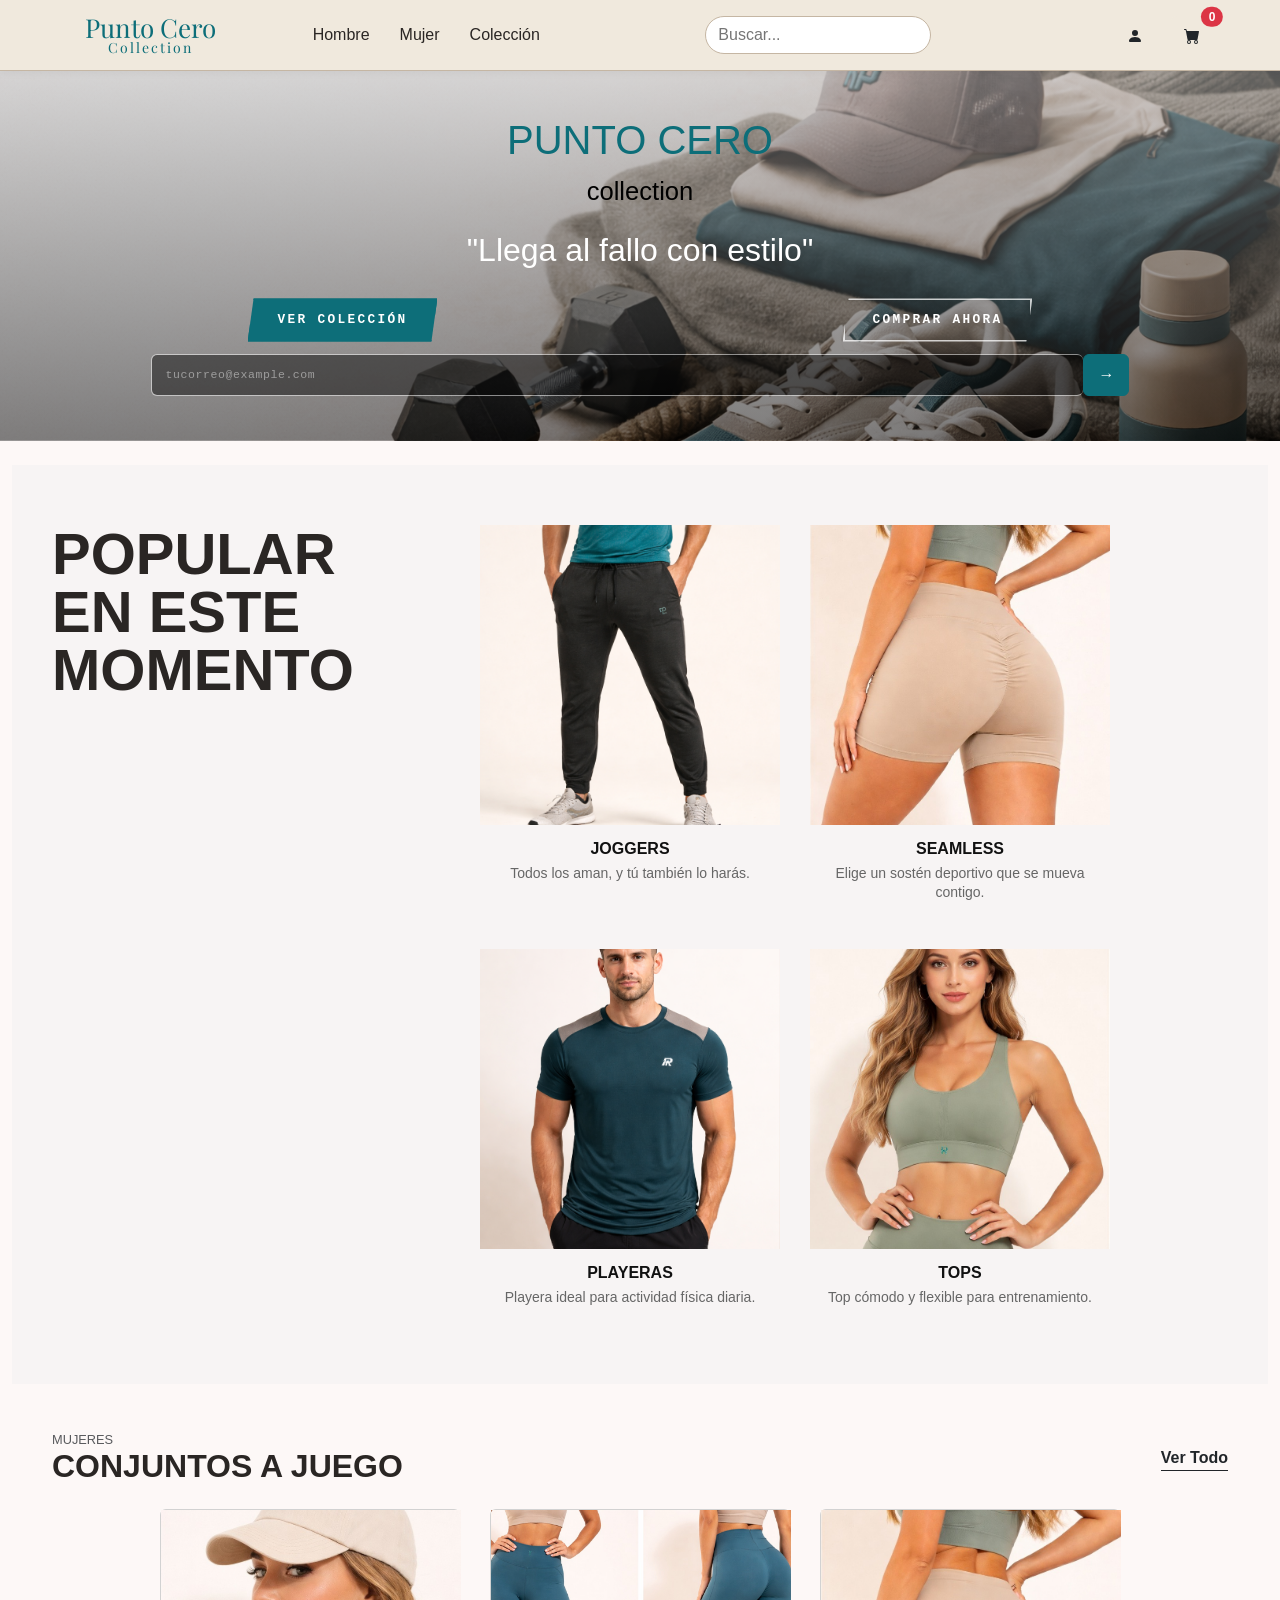
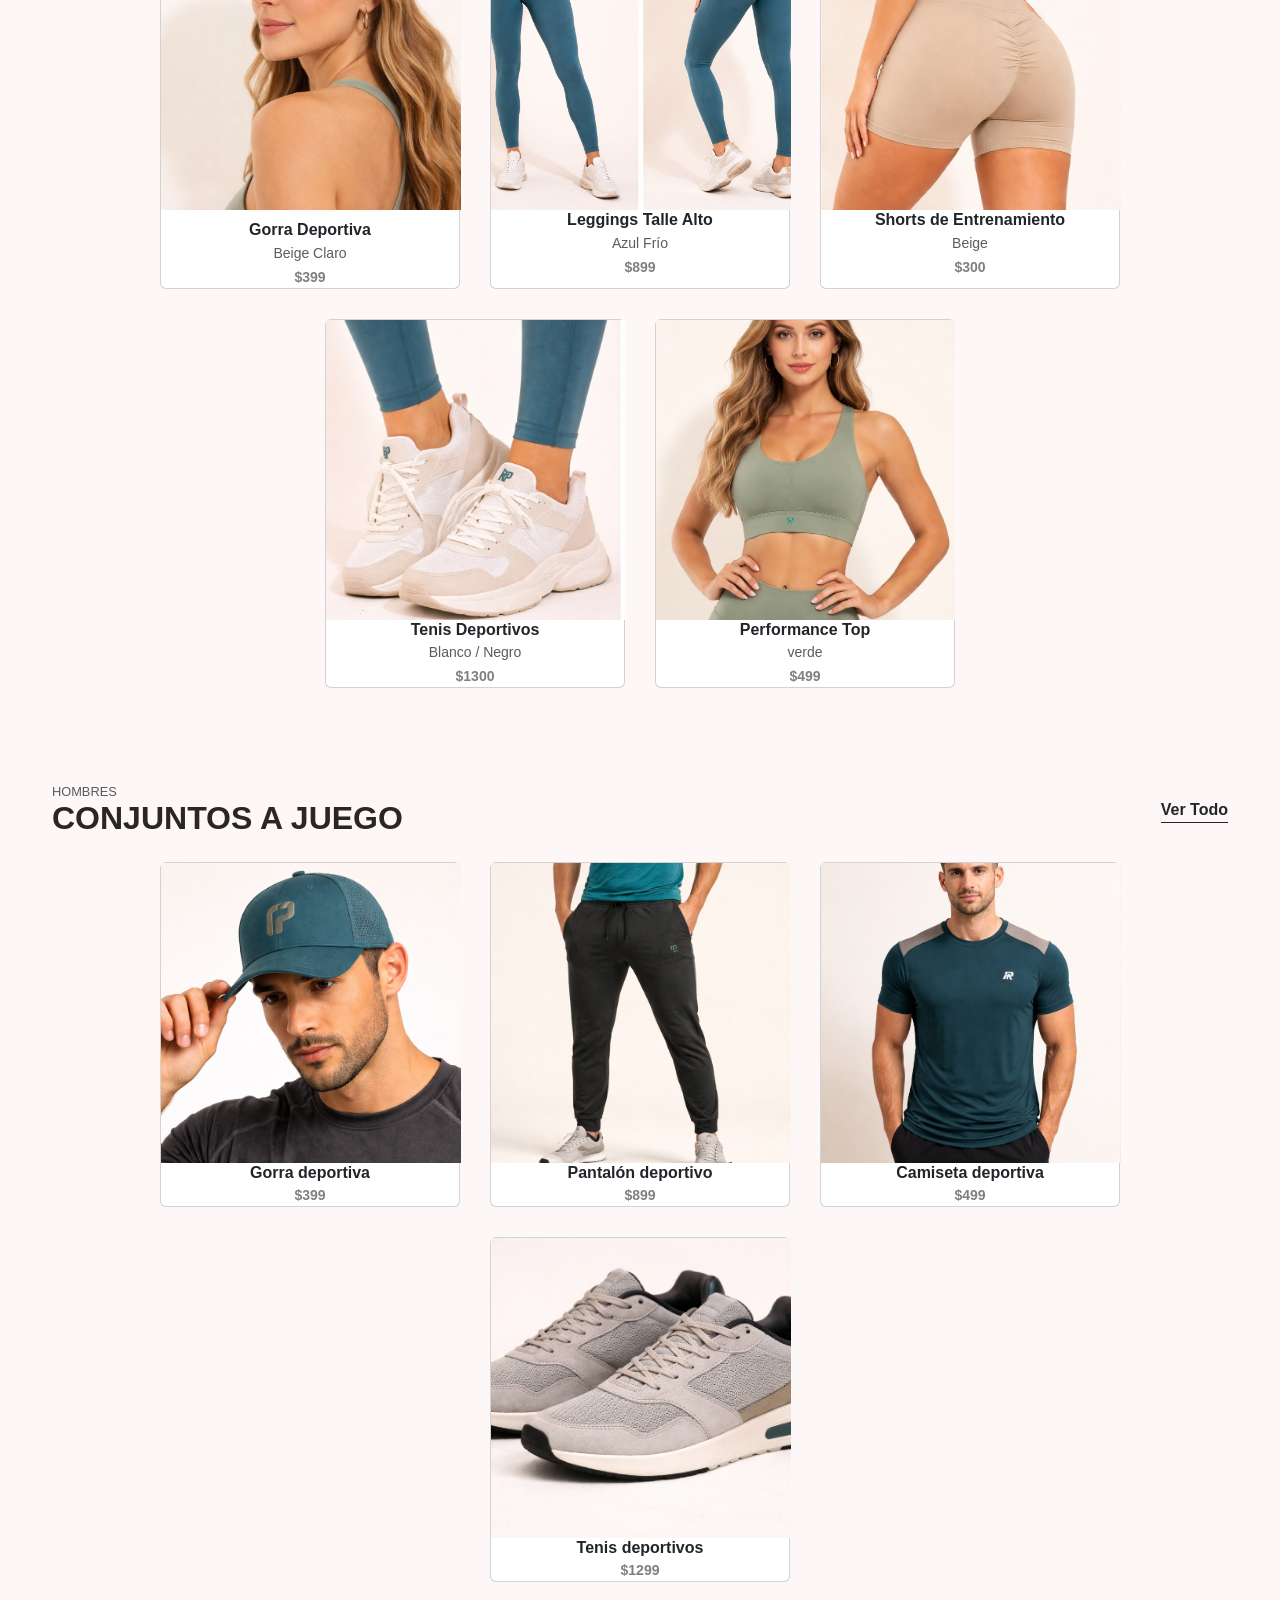
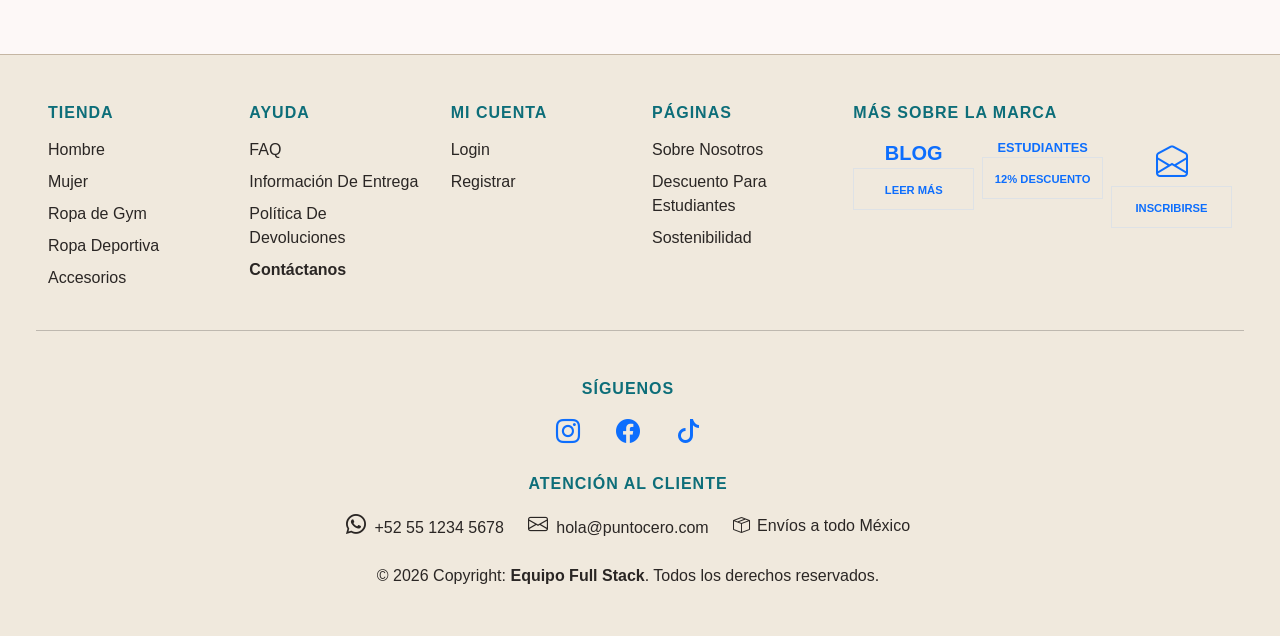
==== commit 446552e4: "cambiamos los iconos" ====
--- a/Landing-page/index.html
+++ b/Landing-page/index.html
@@ -80,7 +80,11 @@
           <button type="button" id="carro" data-bs-placement="bottom" class="btn  position-relative"
             style="background-color: #F0E9DD;" data-bs-toggle="popover">
 
-            <span class="carrito-btn">🛒</span>
+            <span class="carrito-btn">
+              <svg xmlns="http://www.w3.org/2000/svg" width="16" height="16" fill="currentColor" class="bi bi-cart-fill" viewBox="0 0 16 16">
+  <path d="M0 1.5A.5.5 0 0 1 .5 1H2a.5.5 0 0 1 .485.379L2.89 3H14.5a.5.5 0 0 1 .491.592l-1.5 8A.5.5 0 0 1 13 12H4a.5.5 0 0 1-.491-.408L2.01 3.607 1.61 2H.5a.5.5 0 0 1-.5-.5M5 12a2 2 0 1 0 0 4 2 2 0 0 0 0-4m7 0a2 2 0 1 0 0 4 2 2 0 0 0 0-4m-7 1a1 1 0 1 1 0 2 1 1 0 0 1 0-2m7 0a1 1 0 1 1 0 2 1 1 0 0 1 0-2"/>
+</svg>
+            </span>
 
 
             <span id="cart-cuantity"
@@ -91,7 +95,9 @@
           </button>
 
           <button class=" btn  position-relative">
-            👤
+            <svg xmlns="http://www.w3.org/2000/svg" width="16" height="16" fill="currentColor" class="bi bi-person-fill" viewBox="0 0 16 16">
+  <path d="M3 14s-1 0-1-1 1-4 6-4 6 3 6 4-1 1-1 1zm5-6a3 3 0 1 0 0-6 3 3 0 0 0 0 6"/>
+</svg>
           </button>
         </div>
 
